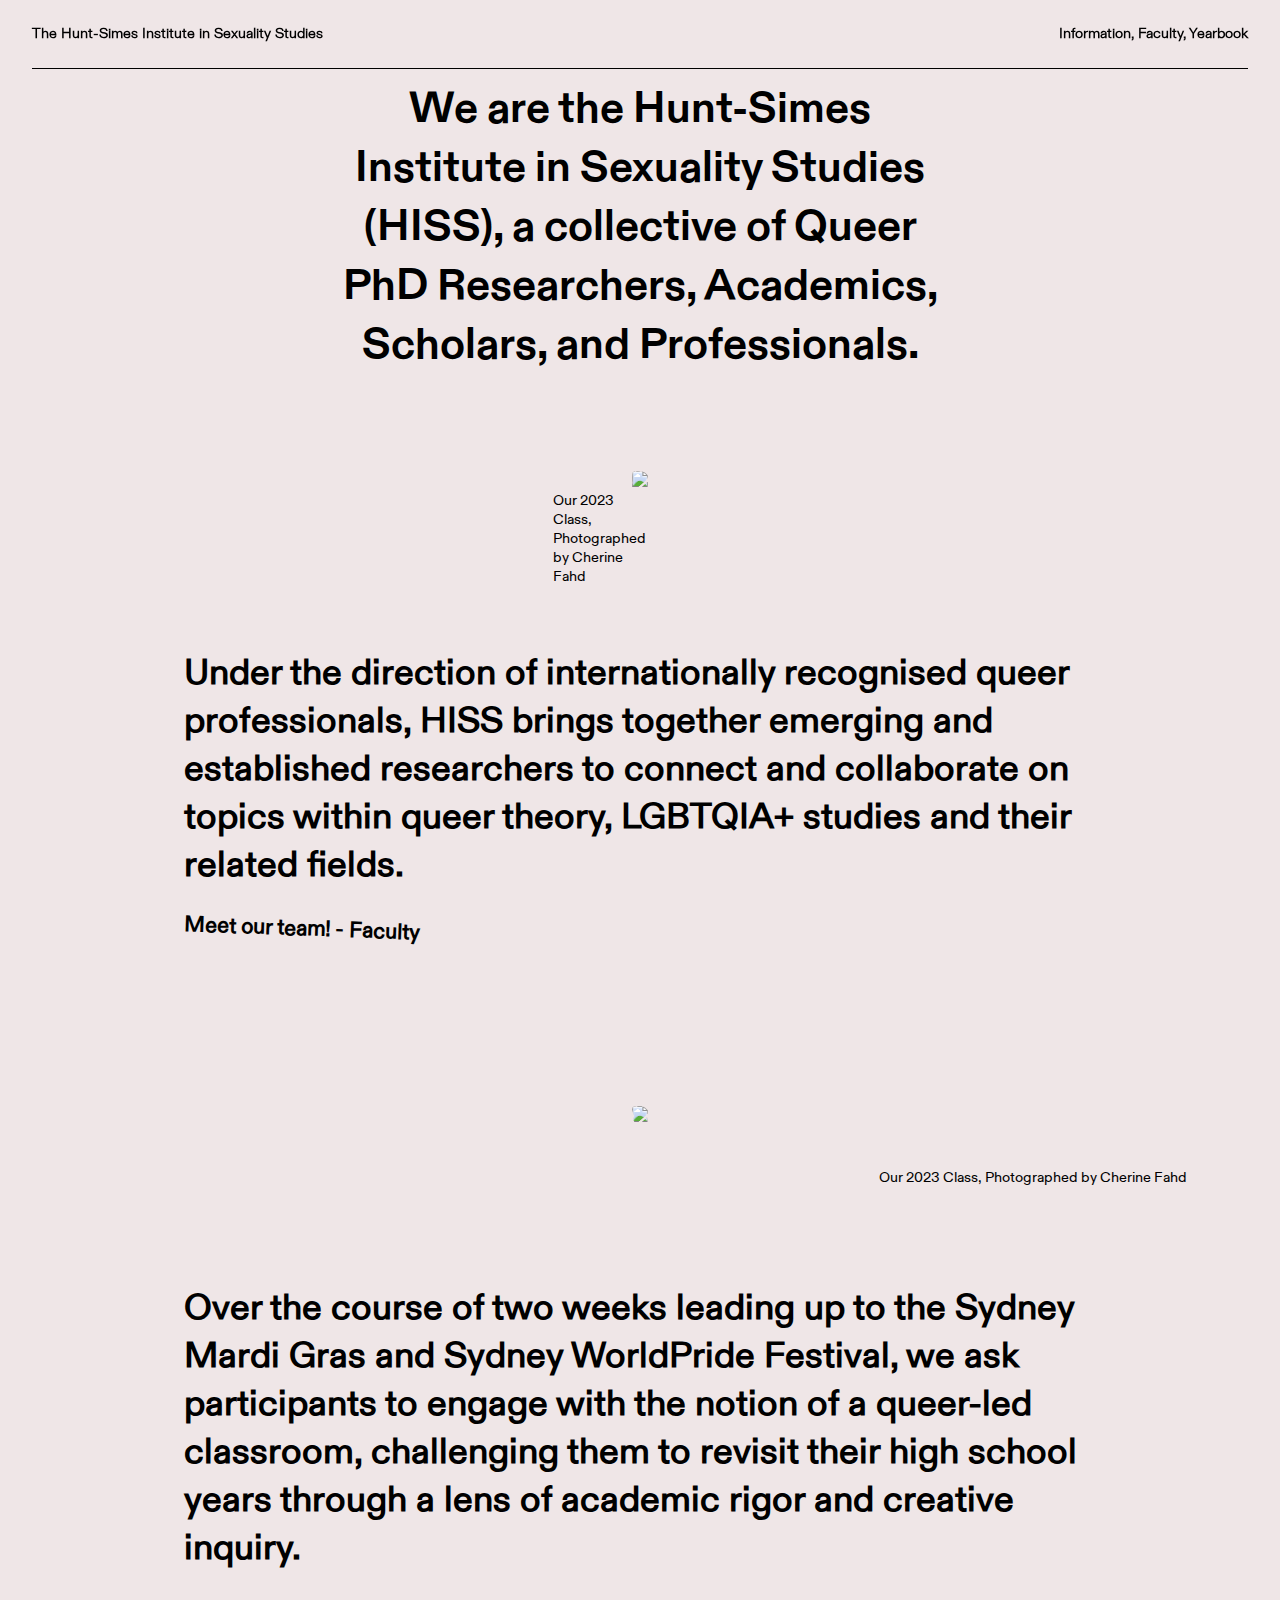
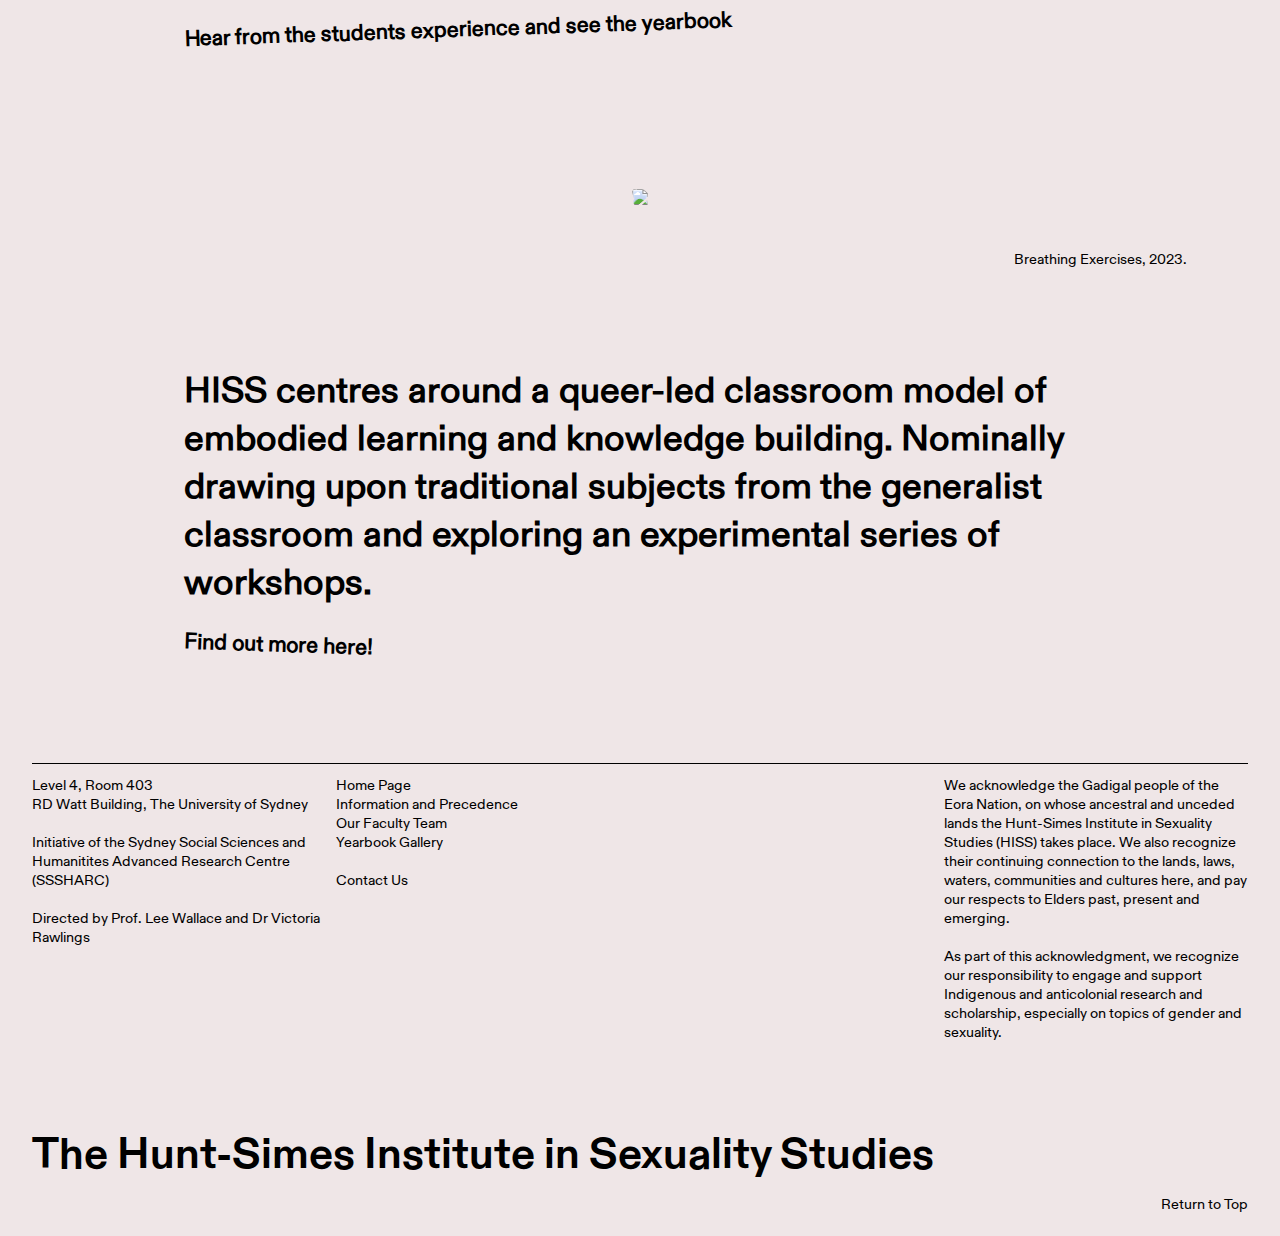
==== index.html @ 37fe4860 "Rename index-3.html to index.html" ====
<!DOCTYPE html>
<html lang="en">

<head>
    <meta charset="UTF-8">
    <meta http-equiv="X-UA-Compatible" content="IE=edge">
    <meta name="viewport" content="width=device-width, initial-scale=1.0">
    <title>The Hunt-Simes Institute in Sexuality Studies</title>
    <link rel="stylesheet" href="style-3.css">
</head>

<body>
    <header class="mainHeader">
        <h5><a href="index-3.html">The Hunt-Simes Institute in Sexuality Studies</a></h5>
        <h5><a href="manifesto.html">Information,</a> <a href="faculty.html">Faculty,</a>
            <a href="yearbook.html">Yearbook</a>
        </h5>
    </header>

    <header class="smallHeader">
        <h5><a href="index-3.html">The Hunt-Simes Institute in Sexuality Studies</a></h5>
        <h5 style="text-decoration: underline;" id="menuLink">Menu</h5>
        <div id="dropdownMenu" class="dropdownMenu">
            <h5> <a href="manifesto.html">Information</a>
                <a href="faculty.html">Faculty</a>
                <a href="yearbook.html">Yearbook</a>
            </h5>
        </div>
    </header>

    <div class="headingContainer">
        <div class="homeHeroType">
            <h1>We are the Hunt-Simes Institute in Sexuality Studies (HISS), a collective of Queer PhD Researchers, Academics, Scholars, and Professionals.</h1>
        </div>
    </div>
    <div class="wrapper">
        <div class="heroImgFrame">
            <div class="heroImgMask">
                <img src="img/groupshots/group_hats.jpeg">
            </div>
            <h7 style="position: absolute; right:15%;"><a href="yearbook.html"> Our 2023 Class, Photographed by Cherine Fahd</a></h7>
        </div>
    </div>

    <div class="wrapper">
        <div class="homeWelcomeType">
            <h3>Under the direction of internationally recognised <a href="faculty.html">queer professionals</a>, HISS brings together emerging and established researchers to connect and collaborate on topics within queer theory, LGBTQIA+ studies and their related fields. </h3>
            <h4 style="transform: rotate(2deg)"><a href="faculty.html">Meet our team! - Faculty</a></h4>
        </div>
    </div>
    <div class="wrapper">
        <div class="imgFrame2">
            <div class="imgMask2">
                <img class="imgSize2" src="img/groupshots/group_normal.jpeg">
            </div>
        </div>
        <h7 style="position: absolute; bottom: 0%; right: 5%;"><a href="yearbook.html"> Our 2023 Class, Photographed by Cherine Fahd</a></h7>
    </div>
    <div class="wrapper">
        <div class="homeSecondaryType">
            <h3>Over the course of two weeks leading up to the <a href="https://www.mardigras.org.au/">Sydney Mardi Gras</a> and <a href="https://www.mardigras.org.au/worldpride/">Sydney WorldPride Festival</a>, we ask participants to engage with the notion of a queer-led classroom, challenging them to revisit their high school years through a lens of academic rigor and creative inquiry.</h3>
            <h4 style="transform: rotate(-2deg)"><a href="yearbook.html">Hear from the students experience and see the yearbook</a></h4>
        </div>
    </div>

    <div class="wrapper">
        <div class="imgFrame3">
            <div class="imgMask3">
                <img class="imgSize3" src="img/breathing/breathingimg-3.jpeg">
            </div>
        </div>
        <h7 style="position: absolute; bottom: 0%; right: 5%;"><a href="yearbook.html"> Breathing Exercises, 2023.</a></h7>
    </div>

    <div class="wrapper">
        <div class="homeJoinUs">
            <h3>HISS centres around a queer-led classroom model of embodied learning and knowledge building. Nominally drawing upon traditional subjects from the generalist classroom and exploring an experimental series of workshops.</h3>
            <h4 style="transform: rotate(2deg)"><a href="manifesto.html">Find out more here!</a></h4>
        </div>
    </div>

    <div class="footer">
        <h7 class="footerCol1">
            Level 4, Room 403
            <br>
            RD Watt Building, The University of Sydney
            <br>
            <br>
            Initiative of the <a href="https://www.sydney.edu.au/arts/our-research/centres-institutes-and-groups/sydney-social-sciences-and-humanities-advanced-research-centre.html">Sydney Social Sciences and <br>Humanitites Advanced Research Centre (SSSHARC)</a>
            <br>
            <br>
            Directed by Prof. Lee Wallace and Dr Victoria Rawlings
        </h7>
        <h7 class="footerCol2">
            <a href="index-3.html">Home Page</a>
            <br>
            <a href="manifesto.html">Information and Precedence</a>
            <br>
            <a href="faculty.html">Our Faculty Team</a>
            <br>
            <a href="yearbook.html">Yearbook Gallery</a>
            <br>
            <br>
            <a href="mailto:hiss@sydney.edu.au">Contact Us</a>
        </h7>
        <h7 class="footerCol4">
            We acknowledge the Gadigal people of the Eora Nation, on
            whose ancestral and unceded lands the Hunt-Simes Institute in
            Sexuality Studies (HISS) takes place. We also recognize
            their continuing connection to the lands, laws, waters, communities
            and cultures here, and pay our respects to Elders past, present
            and emerging.
            <br><br>
            As part of this acknowledgment, we recognize our
            responsibility to engage and support Indigenous and anticolonial research and scholarship, especially on topics of
            gender and sexuality.
        </h7>

        <h7 class="footerReturn">
            Return to Top
        </h7>
        <h1 class="footerLogo">
            The Hunt-Simes Institute in Sexuality Studies
        </h1>
    </div>
    <script src="script-2.js"></script>
</body>

</html>
---- style-3.css ----
@font-face {
    font-family: 'ABCDiatype-Bold-Trial';
    src: url('fonts/ABCDiatype-Bold-Trial.woff2') format('woff2');
}

@font-face {
    font-family: 'ABCDiatype-Medium-Trial';
    src: url('fonts/ABCDiatype-Medium-Trial.woff2') format('woff2');
}

@font-face {
    font-family: 'ABCDiatype-Regular-Trial';
    src: url('fonts/ABCDiatype-Regular-Trial.woff2') format('woff2');
}

@font-face {
    font-family: 'ABCDiatype-Light-Trial';
    src: url('fonts/ABCDiatype-Light-Trial.woff2') format('woff2');
}

@font-face {
    font-family: 'ABCDiatype-BoldItalic-Trial';
    src: url('fonts/ABCDiatype-BoldItalic-Trial.woff2') format('woff2');
}

@font-face {
    font-family: 'ABCDiatype-RegularItalic-Trial';
    src: url('fonts/ABCDiatype-RegularItalic-Trial.woff2') format('woff2');
}

/*
mindaro=d7f240
anti-flashwhite=ebeaeb
beige=bfafa6
pink=ffade0
blush=d71d5b
*/

* {
    overflow: none;
    ;
}

html {
    font-size: 12pt;
}

@media(max-width: 575.98px) {
    html {
        font-size: 8pt;
    }
}

@media (min-width: 576px) and (max-width: 767.98px) {
    html {
        font-size: 8pt;
    }
}

@media (min-width: 768px) and (max-width: 991.98px) {
    html {
        font-size: 9pt;
    }
}

@media (min-width: 992px) and (max-width: 1199.98px) {
    html {
        font-size: 10pt;
    }
}

@media (min-width: 1200px) and (max-width:1512px) {
    html {
        font-size: 11pt;
    }
}

@media (min-width: 1513px) {
    html {
        font-size: 12pt;
    }
}

body {
    margin-left: 2.5vw;
    margin-right: 2.5vw;
    margin-top: 2.5vw;
    margin-bottom: 2.5vh;
    background-color: #EFE6E7;
    scroll-behavior: smooth;
}

img {
    max-width: 100%;
    min-height: 100%;
    object-fit: cover;
}

h1 {
    font-family: "ABCDiatype-Bold-Trial", sans-serif;
    font-size: 3rem;
}

h2 {
    font-family: "ABCDiatype-Light-Trial", sans-serif;
    font-size: 3rem;
    text-indent:
}

h3 {
    font-family: "ABCDiatype-Regular-Trial", sans-serif;
    font-size: 2.5rem;
}

h4 {
    font-family: "ABCDiatype-Regular-Trial", sans-serif;
    font-size: 1.5rem;
}

h5 {
    font-family: "ABCDiatype-Light-Trial", sans-serif;
    font-size: 1rem;
}

h6 {
    font-family: "ABCDiatype-Light-Trial", sans-serif;
    font-size: 3rem;
    text-indent: 36px;
    text-align: justify;
}

h7 {
    font-family: "ABCDiatype-Regular-Trial", sans-serif;
    font-size: 1rem;
}

p {
    font-family: "ABCDiatype-Regular-Trial", sans-serif;
    font-size: 1.5rem;
}

/*in h4 after br and span tag in succession there will be text-indent*/

h4 br + span {
    display: block;
    text-indent: 1rem;
}

a {
    text-decoration: none;
    color: inherit;
}

a:hover {
    text-decoration: underline;
}

header {
    top: 0px;
    width: 95vw;
    display: flex;
    justify-content: space-between;
    position: fixed;
    z-index: 100;
    background: #EFE6E7;
    border-bottom-style: solid;
    border-bottom-width: 1pt;
}

/*As screen approaches 768px nav bar will change to logo on left and menu on right.*/

.dropdownMenu {
    display: flex;
    flex-flow: row;
    background-color: #EFE6E7;
    font-family: "ABCDiatype-Regular-Trial";
    position: absolute;
    left: 90%;
    top: 100%;
    max-width: 10%;
    min-height: 25%;
    z-index: 1000;
}

.dropdownMenu a {
    padding: 10px;
    text-decoration: none;
}

.dropdownMenu a:hover {
    text-decoration: underline;
}

@media(min-width: 992px) {
    header.mainHeader {
        display: visible;
    }

    header.smallHeader {
        display: none;
    }
}

.headingContainer {
    margin-left: 25%;
    margin-right: 25%;
    max-width: 100%;
    position: relative;
    display: flex;
    justify-content: center;
    align-items: center;
    padding-bottom: 2%;
    overflow-y: hidden;
}

.homeHeroType {
    position: relative;
    text-align: center;
    top: 2vh;
}

@media (max-width: 991.98px) {
    .headingContainer {
        margin-left: 0;
        margin-right: 0;
        overflow-y: visible;
        padding-bottom: 10%;
    }

    h1 {
        text-align: left;
        font-size: 2.5rem;
    }

    h3 {
        font-size: 2rem;
    }

    h5 {
        font-size: 1.5rem;
    }

    .homeHeroType {
        top: 9vh;
    }

    header.mainHeader {
        display: none;
    }

    header.smallHeader {
        display: visible;
    }
}

.wrapper {
    padding-top: 5%;
    min-height: 100%;
    max-width: 100vw;
    position: relative;
    display: flex;
    justify-content: center;
    align-items: center;
    padding-bottom: 5%;
}

.homeWelcomeType {
    position: relative;
    left: 0;
    max-width: 75%;
}

.homeSecondaryType {
    text-align: left;
    max-width: 75%;
}

.homeJoinUs {
    text-align: left;
    max-width: 75%;
}

span.underline {
    text-decoration: underline;
}

@media(min-width: 390px) and (max-width:768px) {
    .homeWelcomeType {
        max-width: 100%;
    }

    .homeSecondaryType {
        max-width: 100%;
    }

    .homeJoinUs {
        max-width: 100%;
    }
}

/* ABOUT PAGE */

.aboutHeading {
    position: absolute;
    top: -1vh;
    left: 0;
    transform: rotate(-2deg);
}

.aboutHeading1 {
    position: absolute;
    top: -10vh;
    left: 0;
    transform: rotate(-2deg);
}

.about2023Heading {
    position: absolute;
    top: -1vh;
    left: 0;
    transform: rotate(2deg);
}

.about2024Heading {
    position: absolute;
    top: -1vh;
    transform: rotate(2deg);
}

.aboutHeroWrapper {
    margin-top: 10%;
    min-height: 100%;
    max-width: 50%;
    left: 25%;
    position: relative;
    display: flex;
    text-align: justify;
    padding-bottom: 5%;
}

.aboutHeroType {
    position: relative;
    max-width: 100%;
}

.about2023Wrapper {
    padding-top: 5%;
    min-height: 100%;
    max-width: 50%;
    position: relative;
    left: 25%;
    display: flex;
    text-align: justify;
    padding-bottom: 5%;
}

.about2024Wrapper {
    padding-top: 5%;
    min-height: 100%;
    max-width: 50%;
    left: 25%;
    position: relative;
    display: flex;
    text-align: justify;
    padding-bottom: 5%;
}

.aboutPrecedenceWrapper {
    padding-top: 5%;
    min-height: 100%;
    max-width: 50%;
    left: 25%;
    position: relative;
    display: flex;
    text-align: justify;
    padding-bottom: 5%;
}

.aboutJoinUs {
    text-align: left;
}

@media(min-width: 769px) and (max-width: 2000px) {
    .aboutHeroWrapper {
        margin-top: 20vh;
        left: 12.5%;
        right: 12.5%;
        max-width: 75%;
    }

    .about2023Wrapper {
        left: 12.5%;
        right: 12.5%;
        max-width: 75%;
    }

    .about2024Wrapper {
        left: 12.5%;
        right: 12.5%;
        max-width: 75%;
    }

    .aboutPrecedenceWrapper {
        left: 12.5%;
        right: 12.5%;
        max-width: 75%;
    }
}

@media(min-width: 391px) and (max-width: 768px) {

    .about2024Heading {
        left: 0;
        transform: rotate(0deg);
    }

    .about2023Heading {
        left: 0;
        transform: rotate(0deg);
    }

    .aboutHeroWrapper {
        margin-top: 25%;
        max-width: 100%;
        left: 0;
    }

    .about2023Wrapper {
        max-width: 100%;
        left: 0;
    }

    .about2024Wrapper {
        max-width: 100%;
        left: 0;
    }

    .aboutPrecedenceWrapper {
        left: 0;
        max-width: 100%;
    }

    .aboutHeading {
        left: 0;
        transform: rotate(0deg);
    }

    .aboutHeading1 {
        top: -12%;
        transform: rotate(0deg);
    }
}

@media(max-width: 390px) {
    .about2024Heading {
        left: 0;
        transform: rotate(0deg);
    }

    .about2023Heading {
        left: 0;
        transform: rotate(0deg);
    }

    .aboutHeroWrapper {
        margin-top: 20%;
        max-width: 100%;
    }

    .about2023Wrapper {
        max-width: 100%;
        left: 0;
    }

    .about2024Wrapper {
        max-width: 100%;
        left: 0;
    }

    .aboutPrecedenceWrapper {
        left: 0;
        max-width: 100%;
    }

    .aboutHeading {
        left: 0;
        transform: rotate(0deg);
    }

    h1 {
        font-size: 2rem;
    }

    .aboutHeading1 {
        top: -7%;
        transform: rotate(0deg);
    }

    .aboutHeroWrapper {
        margin-top: 25%;
        max-width: 100%;
        left: 0;
    }
}

/* FACULTY */

.facultyHeroType {
    text-align: center;
    left: 12.5%;
    right: 12.5%;
    max-width: 75%;
}

.facultySecondaryType {
    position: absolute;
    text-align: center;
    left: 22vw;
    right: 22vw;
    width: 48vw;
    top: inherit;
}

.facultyAccordion {
    display: flex;
    flex-direction: column;
    justify-content: center;
    align-items: center;
    width: 75%;
    margin: 0 auto;
    /* Center the accordion within its container */
    overflow-x: hidden;
}

.facultyAccordionItem {
    width: 100%;
    background-color: inherit;
    padding: 10px;
    border-bottom: solid;
    border-bottom-width: 1pt;
    cursor: pointer;
    transition: all 0.3s ease;
    margin-bottom: 20px;
}

.facultyAccordionContent {
    text-decoration: none;
    display: none;
    padding: 10px;
    transition: height 0.3s ease;
    /* Add transition for height change */
    overflow: hidden;
    /* Hide overflowing content */
}


.facultyAccordionItem.active + .facultyAccordionContent {
    display: block;
}

.facultyAccordionItem .accordion-header {
    position: relative;
}

.facultyAccordionItem .plus-icon {
    position: absolute;
    top: 50%;
    right: 0;
    /* Align to the far right */
    transform: translateY(-50%);
}


@media (min-width: 520px) and (max-width:990px) {
    h1 {
        text-align: center !important;
        align-content: center;
        justify-content: center;
    }

    .facultyHeroType {
        margin-top: 5%;
    }

    .facultyAccordion {}

    .footerLogo {
        text-align: left !important;
    }
}

@media (max-width:519px) {
    h1 {
        text-align: center !important;
        align-content: center;
        justify-content: center;
    }

    .facultyHeroType {
        margin-top: 10%;
        max-width: 100%;
    }

    .facultyAccordion {
        width: 100%;
    }

    .footerLogo {
        text-align: left !important;
    }
}

/* FOOTER */

.footer {
    min-height: 50vh;
    max-width: 100vw;
    position: relative;
    z-index: 101;
    background: #EFE6E7;
    border-top-width: 1pt;
    border-top-style: solid;
}

.footerCol1 {
    position: absolute;
    margin-top: 1%;
    text-align: left;
    max-width: 25%;
}

.footerCol2 {
    position: absolute;
    margin-top: 1%;
    text-align: left;
    left: 25%;
}

.footerCol4 {
    position: absolute;
    margin-top: 1%;
    text-align: left;
    left: 75%;
}

.footerReturn {
    position: absolute;
    text-align: right;
    right: 0;
    bottom: 0;
}

.footerReturn:hover {
    text-decoration: underline;
}

.footerLogo {
    position: absolute;
    text-align: left;
    left: 0;
    bottom: 0;
}

@media (max-width: 1200px) {
    .footer {
        min-height: 50vh;
        max-width: 100vw;
        position: relative;
        z-index: 101;
        border-top-width: 1pt;
        border-top-style: solid;
    }

    .footerCol1 {
        left: 0;
        right: 50%;
    }

    .footerCol2 {
        left: 0;
        top: 50%;
    }

    .footerCol4 {
        left: 50%;
    }

    .footerLogo {
        bottom: -5%;
        right: 25%
    }
}

@media (max-width: 586px) {
    .footerCol1 {
        max-width: 48%;
        max-width: 48%;
    }
}


/*IMG FRAMES*/

.heroImgFrame {
    max-width: 100%;
    max-height: 100%;
    position: relative;
}

.heroImgMask {
    max-width: 100%;
    min-height: 100%;
    clip-path: polygon(70% 6%, 74% 3%, 85% 5%, 94% 8%, 98% 17%, 99% 29%, 94% 37%, 98% 42%, 98% 50%, 99% 63%, 98% 77%, 96% 84%, 90% 86%, 89% 95%, 79% 98%, 54% 99%, 39% 98%, 36% 95%, 29% 97%, 14% 98%, 5% 93%, 1% 85%, 1% 71%, 2% 65%, 4% 60%, 2% 49%, 1% 31%, 2% 16%, 5% 6%, 10% 3%, 15% 2%, 20% 4%, 22% 6%, 26% 2%, 36% 1%, 48% 2%, 54% 5%, 58% 7%, 62% 2%, 65% 2%, 67% 3%);
}

.imgFrame2 {
    position: relative;
    min-height: 100%;
    max-width: 100%;
    overflow: hidden;
}

.imgMask2 {
    top: 0;
    left: 0;
    width: 100%;
    height: 100%;
    clip-path: polygon(0% 18%, 3.31% 8.86%, 7.86% 5.14%, 18.87% 3.49%, 29.33% 6.28%, 36.65% 1.52%, 59.11% 0%, 64.29% 4.77%, 76.19% 4.55%, 96.29% 0.77%, 100% 3.03%, 100% 18.79%, 94.01% 57.14%, 95.27% 67.82%, 97.77% 81.93%, 96.27% 97.66%, 92.06% 100%, 80.71% 98.18%, 70.83% 88.14%, 63.14% 91.94%, 58.45% 97.99%, 48.12% 97.66%, 44.41% 93.18%, 37.86% 81.42%, 29.35% 87.53%, 16.43% 82.95%, 9.78% 73.91%, 8.39% 62.05%, 14.85% 51.59%, 9.98% 45.37%);
    -webkit-clip-path: polygon(0% 18%, 3.31% 8.86%, 7.86% 5.14%, 18.87% 3.49%, 29.33% 6.28%, 36.65% 1.52%, 59.11% 0%, 64.29% 4.77%, 76.19% 4.55%, 96.29% 0.77%, 100% 3.03%, 100% 18.79%, 94.01% 57.14%, 95.27% 67.82%, 97.77% 81.93%, 96.27% 97.66%, 92.06% 100%, 80.71% 98.18%, 70.83% 88.14%, 63.14% 91.94%, 58.45% 97.99%, 48.12% 97.66%, 44.41% 93.18%, 37.86% 81.42%, 29.35% 87.53%, 16.43% 82.95%, 9.78% 73.91%, 8.39% 62.05%, 14.85% 51.59%, 9.98% 45.37%);
}

.imgFrame3 {
    position: relative;
    max-width: 100%;
    min-height: 100%;
    overflow: hidden;

}

.imgMask3 {
    top: 0;
    left: 0;
    width: 100%;
    height: 100%;
    clip-path: polygon(0% 18%, 3.31% 8.86%, 7.86% 5.14%, 18.87% 3.49%, 29.33% 6.28%, 36.65% 1.52%, 59.11% 0%, 64.29% 4.77%, 76.19% 4.55%, 96.29% 0.77%, 100% 3.03%, 100% 18.79%, 94.01% 57.14%, 95.27% 67.82%, 97.77% 81.93%, 96.27% 97.66%, 92.06% 100%, 80.71% 98.18%, 70.83% 88.14%, 63.14% 91.94%, 58.45% 97.99%, 48.12% 97.66%, 44.41% 93.18%, 37.86% 81.42%, 29.35% 87.53%, 16.43% 82.95%, 9.78% 73.91%, 8.39% 62.05%, 14.85% 51.59%, 9.98% 45.37%);
    -webkit-clip-path: polygon(0% 15%, 4.31% 10.86%, 6.86% 4.64%, 17.87% 3.09%, 28.33% 5.78%, 35.65% 1.02%, 59.11% 0%, 65.29% 3.77%, 77.19% 3.55%, 95.29% 0.77%, 100% 2.03%, 100% 20.79%, 94.01% 57.14%, 95.27% 67.82%, 97.77% 81.93%, 96.27% 97.66%, 92.06% 100%, 80.71% 98.18%, 70.83% 88.14%, 63.14% 91.94%, 58.45% 97.99%, 48.12% 97.66%, 44.41% 93.18%, 37.86% 81.42%, 29.35% 87.53%, 16.43% 82.95%, 9.78% 73.91%, 8.39% 62.05%, 14.85% 51.59%, 9.98% 45.37%);
}

.collageImg {
    margin: inherit;
    min-height: 48vh;
    max-width: 96vw;
    padding-top: 2vh;
    padding-bottom: 2vh;
    position: relative;
}

.collageImgFrame1 {
    position: relative;
    top: 0%;
    left: 20%;
    overflow: hidden;
}

.collageImgMask1 {
    position: absolute;
    top: 0;
    left: 0;
    width: 100%;
    height: 100%;
    clip-path: polygon(98.59% 183.95%, 33.66% 158.71%, 19.24% 131.05%, 9.62% 105.8%, 0% 26.45%, 49.29% 0%, 75.75% 12.02%, 88.97% 51.7%, 98.59% 7.21%, 155.1% 0%, 183.95% 42.08%, 204.39% 116.62%, 98.59% 183.95%);
    -webkit-clip-path: polygon(98.59% 183.95%, 33.66% 158.71%, 19.24% 131.05%, 9.62% 105.8%, 0% 26.45%, 49.29% 0%, 75.75% 12.02%, 88.97% 51.7%, 98.59% 7.21%, 155.1% 0%, 183.95% 42.08%, 204.39% 116.62%, 98.59% 183.95%);
}

.collageImgSize1 {
    max-width: 20vw;
}


/*YEARBOOK*/
.yearbookHeadingWrapper {
    position: fixed;
    top: 55%;
    left: 50%;
    transform: translate(-50%, -50%);
    z-index: 101;
    /* Ensure it's on top of other content */
    max-width: 100vw;
    width: 50%;
    /* Adjust width as needed */
}

.yearbookHeading {
    text-align: center;
}

.yearbookGridContainer {
    display: grid;
    grid-template-columns: repeat(8, 1fr);
    grid-template-rows: repeat(4, auto);
    gap: 1rem;
    margin-top: 10vh;
}

.yearbookGridContainer img,
.yearbookGridContainer h4 {
    max-width: 100%;
}


/* CONTAINER 1 */

.img1 {
    grid-column: 1/2;
    grid-row: 1/2;
    top: 0;
    left: 0;
    max-width: 100%;
}

.h4-1 {
    grid-column: 2/3;
    grid-row: 1/2;
    top: 0;
    left: 0;
    max-width: 100%;
}

.img2 {
    grid-column: 3/4;
    grid-row: 3/4;
    top: 0;
    left: 0;
    max-width: 100%;
}

.h4-2 {
    grid-column: 4/5;
    grid-row: 3/4;
    top: 0;
    left: 0;
    max-width: 100%;
}

.img3 {
    grid-column: 6/7;
    grid-row: 2/3;
    top: 0;
    left: 0;
    max-width: 100%;
}

.h4-3 {
    grid-column: 7/8;
    grid-row: 2/3;
    text-align: left;
    max-width: 100%;
}

.img4 {
    grid-column: 8/9;
    grid-row: 1/2;
    top: 0;
    left: 0;
    max-width: 100%;
}

.h4-4 {
    grid-column: 7/8;
    grid-row: 1/2;
    max-width: 100%;
    text-align: right;
}

/* CONTAINER 2 */

.img-21 {
    grid-column: 2/3;
    grid-row: 1/2;
    top: 0;
    left: 0;
    max-width: 100%;
}

.h4-21 {
    grid-column: 1/2;
    grid-row: 1/2;
    top: 0;
    left: 0;
    max-width: 100%;
    text-align: right;
}

.img-22 {
    grid-column: 5/6;
    grid-row: 3/4;
    top: 0;
    left: 0;
    max-width: 100%;
}

.h4-22 {
    grid-column: 6/7;
    grid-row: 3/4;
    top: 0;
    left: 0;
    max-width: 100%;
}

.img-23 {
    grid-column: 7/8;
    grid-row: 2/3;
    top: 0;
    left: 0;
    max-width: 100%;
}

.h4-23 {
    grid-column: 8/9;
    grid-row: 2/3;
    top: 0;
    left: 0;
    max-width: 100%;
}

.img-24 {
    grid-column: 8/9;
    grid-row: 4/5;
    top: 0;
    left: 0;
    max-width: 100%;
}

.h4-24 {
    grid-column: 7/8;
    grid-row: 4/5;
    top: 0;
    left: 0;
    max-width: 100%;
    text-align: right;
}

/* CONTAINER 3 */

.img-31 {
    grid-column: 2/3;
    grid-row: 1/2;
    top: 0;
    left: 0;
    max-width: 100%;
}

.h4-31 {
    grid-column: 1/2;
    grid-row: 1/2;
    top: 0;
    left: 0;
    max-width: 100%;
    text-align: right;
}

.img-32 {
    grid-column: 5/6;
    grid-row: 3/4;
    top: 0;
    left: 0;
    max-width: 100%;
}

.h4-32 {
    grid-column: 6/7;
    grid-row: 3/4;
    top: 0;
    left: 0;
    max-width: 100%;
}

.img-33 {
    grid-column: 7/8;
    grid-row: 2/3;
    top: 0;
    left: 0;
    max-width: 100%;
}

.h4-33 {
    grid-column: 8/9;
    grid-row: 2/3;
    top: 0;
    left: 0;
    max-width: 100%;
}

.img-34 {
    grid-column: 1/2;
    grid-row: 4/5;
    top: 0;
    left: 0;
    max-width: 100%;
}

.h4-34 {
    grid-column: 2/3;
    grid-row: 4/5;
    top: 0;
    left: 0;
    max-width: 100%;
}

/* CONTAINER 4 */

.img-42 {
    grid-column: 2/3;
    grid-row: 1/2;
    top: 0;
    left: 0;
    max-width: 100%;
}

.h4-42 {
    grid-column: 3/4;
    grid-row: 1/2;
    top: 0;
    left: 0;
    max-width: 100%;
}

.img-43 {
    grid-column: 5/6;
    grid-row: 3/4;
    top: 0;
    left: 0;
    max-width: 100%;
}

.h4-43 {
    grid-column: 6/7;
    grid-row: 3/4;
    top: 0;
    left: 0;
    max-width: 100%;
}

.img-44 {
    grid-column: 7/8;
    grid-row: 2/3;
    top: 0;
    left: 0;
    max-width: 100%;
}

.h4-44 {
    grid-column: 8/9;
    grid-row: 2/3;
    top: 0;
    left: 0;
    max-width: 100%;
}

.img-45 {
    grid-column: 1/2;
    grid-row: 4/5;
    top: 0;
    left: 0;
    max-width: 100%;
}

.h4-45 {
    grid-column: 2/3;
    grid-row: 4/5;
    top: 0;
    left: 0;
    max-width: 100%;
}

.img-46 {
    grid-column: 6/7;
    grid-row: 5/5;
    top: 0;
    left: 0;
    max-width: 100%;
}

.h4-46 {
    grid-column: 7/8;
    grid-row: 5/5;
    top: 0;
    left: 0;
    max-width: 100%;
}

/* CONTAINER 5 */

.img-53 {
    grid-column: 3/4;
    grid-row: 1/2;
    top: 0;
    left: 0;
    max-width: 100%;
}

.h4-53 {
    grid-column: 2/3;
    grid-row: 1/2;
    top: 0;
    left: 0;
    max-width: 100%;
    text-align: right;
}

.img-54 {
    grid-column: 5/6;
    grid-row: 3/4;
    top: 0;
    left: 0;
    max-width: 100%;
}

.h4-54 {
    grid-column: 6/7;
    grid-row: 3/4;
    top: 0;
    left: 0;
    max-width: 100%;
}

.img-55 {
    grid-column: 7/8;
    grid-row: 2/3;
    top: 0;
    left: 0;
    max-width: 100%;
}

.h4-55 {
    grid-column: 8/9;
    grid-row: 2/3;
    top: 0;
    left: 0;
    max-width: 100%;
}

.img-56 {
    grid-column: 1/2;
    grid-row: 4/5;
    top: 0;
    left: 0;
    max-width: 100%;
}

.h4-56 {
    grid-column: 2/3;
    grid-row: 4/5;
    top: 0;
    left: 0;
    max-width: 100%;
}


@media (min-width:481px) and (max-width: 992px) {
    .yearbookGridContainer {
        display: grid;
        grid-template-columns: repeat(6, 1fr);
        grid-template-rows: repeat(4, auto);
        gap: 1rem;
        margin-top: 10vh;
    }

    /*CONTAINER 1*/

    .img1 {
        grid-column: 1/2;
        grid-row: 1/2;
    }

    .h4-1 {
        grid-column: 2/3;
        grid-row: 1/2;
    }

    .img2 {
        grid-column: 3/4;
        grid-row: 4/5;
        top: 0;
        left: 0;
        max-width: 100%;
    }

    .h4-2 {
        grid-column: 4/5;
        grid-row: 4/5;
        top: 0;
        left: 0;
        max-width: 100%;
    }

    .img3 {
        grid-column: 6/7;
        grid-row: 2/3;
        top: 0;
        left: 0;
        max-width: 100%;
    }

    .h4-3 {
        grid-column: 5/6;
        grid-row: 2/3;
        text-align: right;
        max-width: 100%;
    }

    .img4 {
        grid-column: 5/6;
        grid-row: 1/2;
        top: 0;
        left: 0;
        max-width: 100%;
    }

    .h4-4 {
        grid-column: 6/7;
        grid-row: 1/2;
        text-align: left;
    }

    /*CONTAINER 2*/

    .img-21 {
        grid-column: 1/2;
        grid-row: 1/2;
    }

    .h4-21 {
        grid-column: 2/2;
        grid-row: 1/2;
        text-align: left;
    }

    .img-22 {
        grid-column: 5/6;
        grid-row: 2/3;
        top: 0;
        left: 0;
        max-width: 100%;
    }

    .h4-22 {
        grid-column: 6/7;
        grid-row: 2/3;
        top: 0;
        left: 0;
        max-width: 100%;
    }

    .img-23 {
        grid-column: 3/4;
        grid-row: 3/4;
        top: 0;
        left: 0;
        max-width: 100%;
    }

    .h4-23 {
        grid-column: 4/5;
        grid-row: 3/4;
        top: 0;
        left: 0;
        max-width: 100%;
    }

    .img-24 {
        grid-column: 1/2;
        grid-row: 4/5;
    }

    .h4-24 {
        grid-column: 2/3;
        grid-row: 4/5;
        text-align: left;
    }

    /*CONTAINER 3*/

    .img-31 {
        grid-column: 2/3;
        grid-row: 1/2;
    }

    .h4-31 {
        grid-column: 1/2;
        grid-row: 1/2;
    }

    .img-32 {
        grid-column: 4/5;
        grid-row: 3/4;
    }

    .h4-32 {
        grid-column: 3/4;
        grid-row: 3/4;
        text-align: right;
    }

    .img-33 {
        grid-column: 5/6;
        grid-row: 2/3;
    }

    .h4-33 {
        grid-column: 6/7;
        grid-row: 2/3;
    }

    .img-34 {
        grid-column: 1/2;
        grid-row: 4/5;
    }

    .h4-34 {
        grid-column: 2/3;
        grid-row: 4/5;
    }

    /*CONTAINER 4*/
    .img-42 {
        grid-column: 2/3;
        grid-row: 1/2;
    }

    .h4-42 {
        grid-column: 3/4;
        grid-row: 1/2;
    }

    .img-43 {
        grid-column: 5/6;
        grid-row: 3/4;
    }

    .h4-43 {
        grid-column: 6/7;
        grid-row: 3/4;
    }

    .img-44 {
        grid-column: 6/7;
        grid-row: 2/3;
    }

    .h4-44 {
        grid-column: 8/9;
        grid-row: 2/3;
    }

    .img-45 {
        grid-column: 1/2;
        grid-row: 4/5;
    }

    .h4-45 {
        grid-column: 2/3;
        grid-row: 4/5;
    }

    .img-46 {
        grid-column: 6/7;
        grid-row: 5/5;
    }

    .h4-46 {
        grid-column: 7/8;
        grid-row: 5/5;
    }

    /* CONTAINER 5 */

    .img-53 {
        grid-column: 3/4;
        grid-row: 1/2;
    }

    .h4-53 {
        grid-column: 2/3;
        grid-row: 1/2;
    }

    .img-54 {
        grid-column: 4/5;
        grid-row: 3/4;

    }

    .h4-54 {
        grid-column: 5/6;
        grid-row: 3/4;
    }

    .img-55 {
        grid-column: 6/7;
        grid-row: 2/3;
    }

    .h4-55 {
        grid-column: 5/6;
        grid-row: 2/3;
        text-align: right;
    }

    .img-56 {
        grid-column: 1/2;
        grid-row: 4/5;
    }

    .h4-56 {
        grid-column: 2/3;
        grid-row: 4/5;
    }

}

@media (max-width:480px) {
    .yearbookGridContainer {
        margin-top: 0;
        min-height: 100vh;
        grid-template-columns: repeat(4, 1fr);
        grid-template-rows: repeat(2, auto);
        padding-bottom: 1rem !important;
    }

    /*CONTAINER 1*/

    .img1 {
        grid-column: 1/3;
        grid-row: 1/2;
    }

    .h4-1 {
        display: none;
    }

    .img2 {
        grid-column: 1/3;
        grid-row: 2/3;
    }

    .h4-2 {
        display: none;
    }

    .img3 {
        grid-column: 3/5;
        grid-row: 2/3;
    }

    .h4-3 {
        display: none;
    }

    .img4 {
        grid-column: 3/5;
        grid-row: 1/2;
    }

    .h4-4 {
        display: none;
    }

    /*CONTAINER 2*/

    .img-21 {
        grid-column: 1/3;
        grid-row: 1/2;
    }

    .h4-21 {
        display: none;
    }

    .img-22 {
        grid-column: 1/3;
        grid-row: 2/3;
    }

    .h4-22 {
        display: none;
    }

    .img-23 {
        grid-column: 3/5;
        grid-row: 2/3;
    }

    .h4-23 {
        display: none;
    }

    .img-24 {
        grid-column: 3/5;
        grid-row: 1/2;
    }

    .h4-24 {
        display: none;
    }

    /*CONTAINER 3*/

    .img-31 {
        grid-column: 1/3;
        grid-row: 1/2;
    }

    .h4-31 {
        display: none;
    }

    .img-32 {
        grid-column: 1/3;
        grid-row: 2/3;
    }

    .h4-32 {
        display: none;
    }

    .img-33 {
        grid-column: 3/5;
        grid-row: 2/3;
    }

    .h4-33 {
        display: none;
    }

    .img-34 {
        grid-column: 3/5;
        grid-row: 1/2;
    }

    .h4-34 {
        display: none;
    }

    /*CONTAINER 4*/
    .img-42 {
        grid-column: 1/3;
        grid-row: 1/2;
    }

    .h4-42 {
        display: none;
    }

    .img-43 {
        grid-column: 1/3;
        grid-row: 2/3;
    }

    .h4-43 {
        display: none;
    }

    .img-44 {
        grid-column: 3/5;
        grid-row: 2/3;
    }

    .h4-44 {
        display: none;
    }

    .img-45 {
        grid-column: 3/5;
        grid-row: 1/2;
    }

    .h4-45 {
        display: none;
    }

    .img-46 {
        display: none;
    }

    .h4-46 {
        display: none;
    }

    /* CONTAINER 5 */
    .img-53 {
        grid-column: 1/3;
        grid-row: 2/3;
    }

    .h4-53 {
        display: none;
    }

    .img-54 {
        grid-column: 3/5;
        grid-row: 2/3;
    }

    .h4-54 {
        display: none;
    }

    .img-55 {
        grid-column: 3/5;
        grid-row: 1/2;
    }

    .h4-55 {
        display: none;
    }

    .img-56 {
        grid-column: 1/3;
        grid-row: 1/2
    }

    .h4-56 {
        display: none;
    }

}
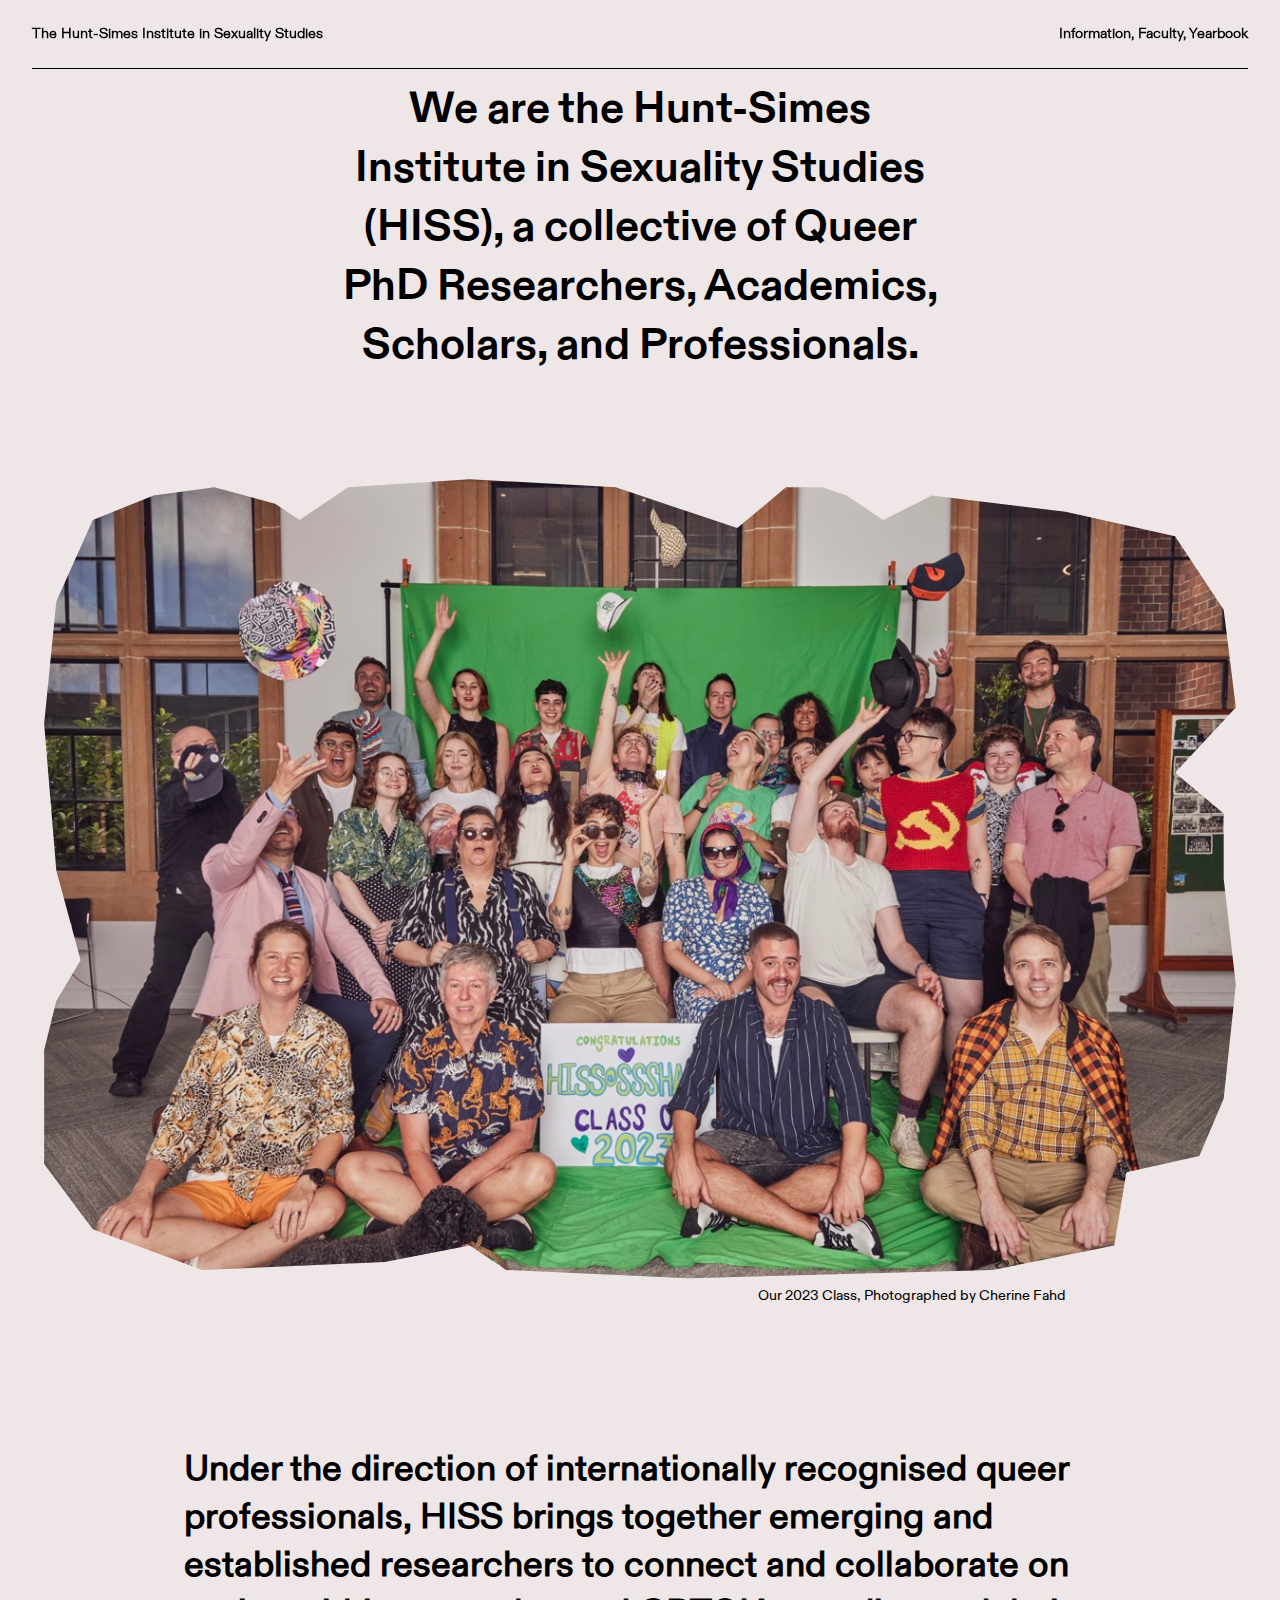
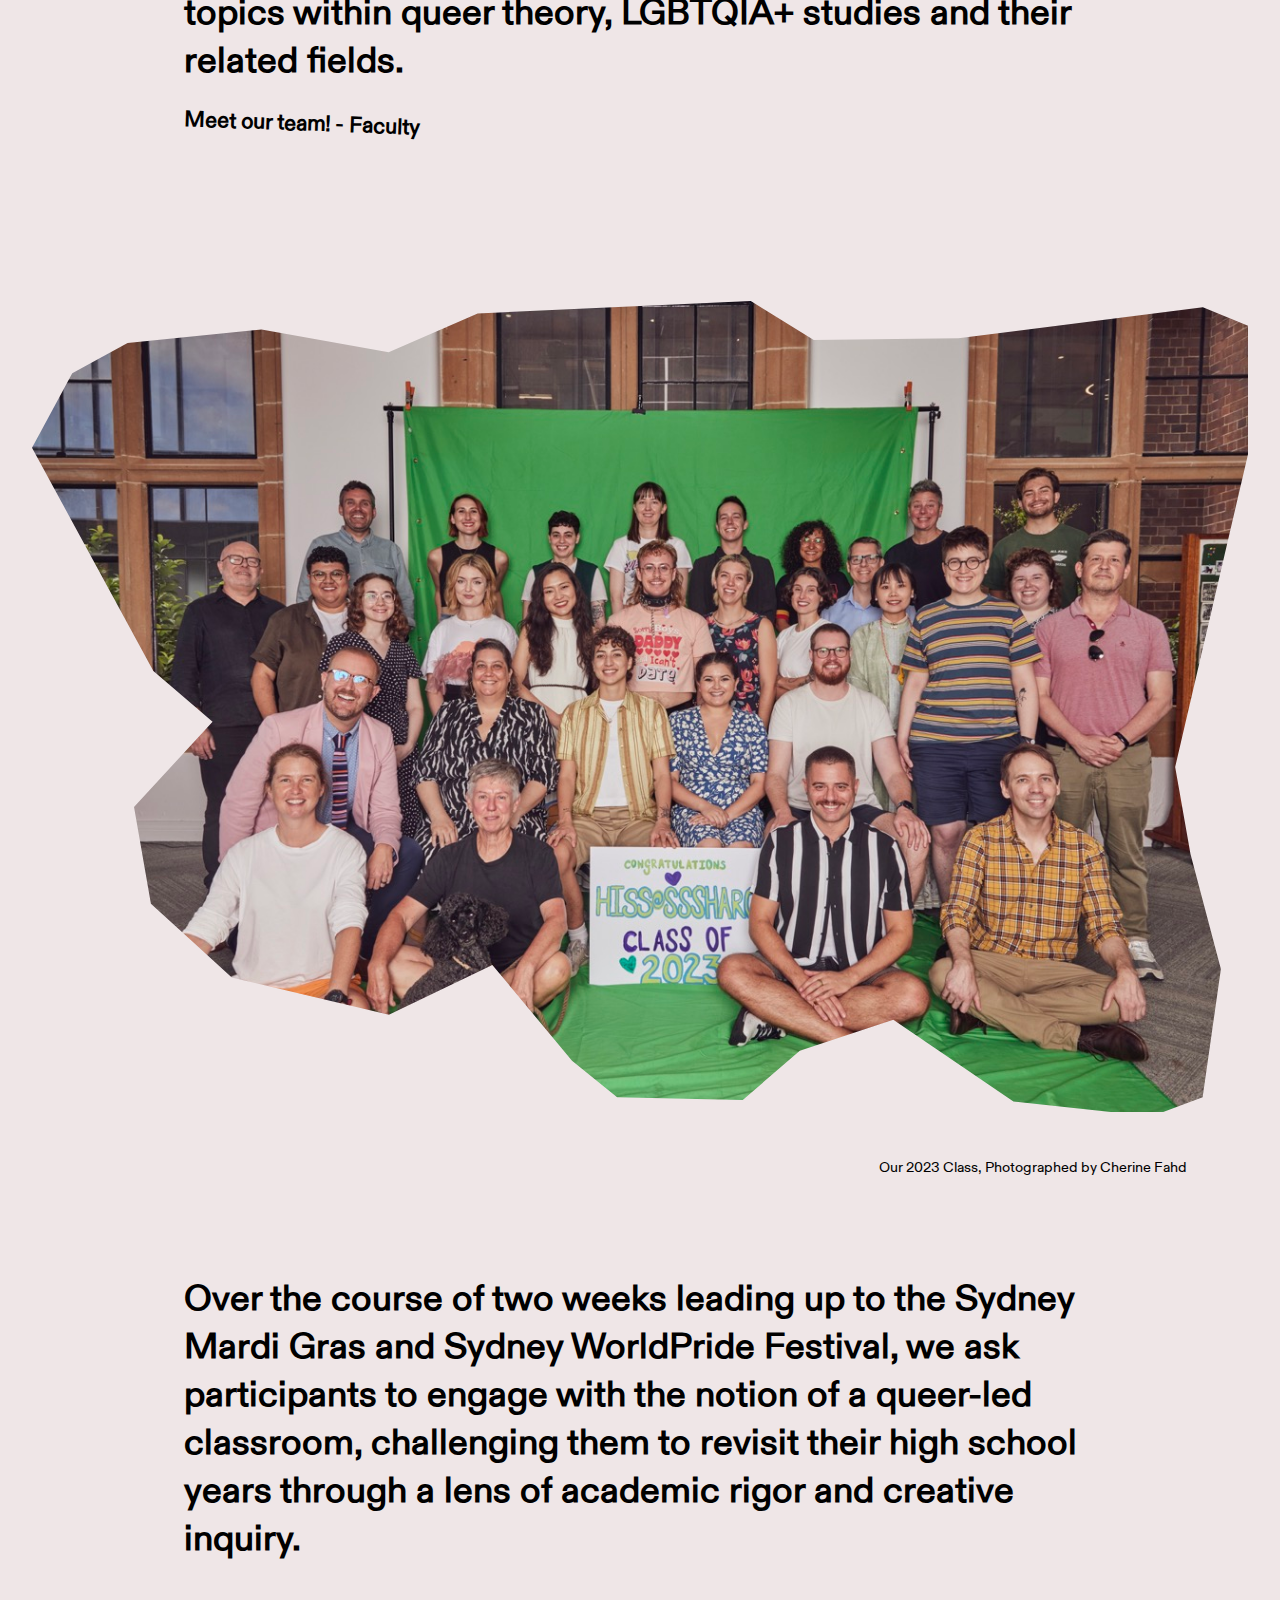
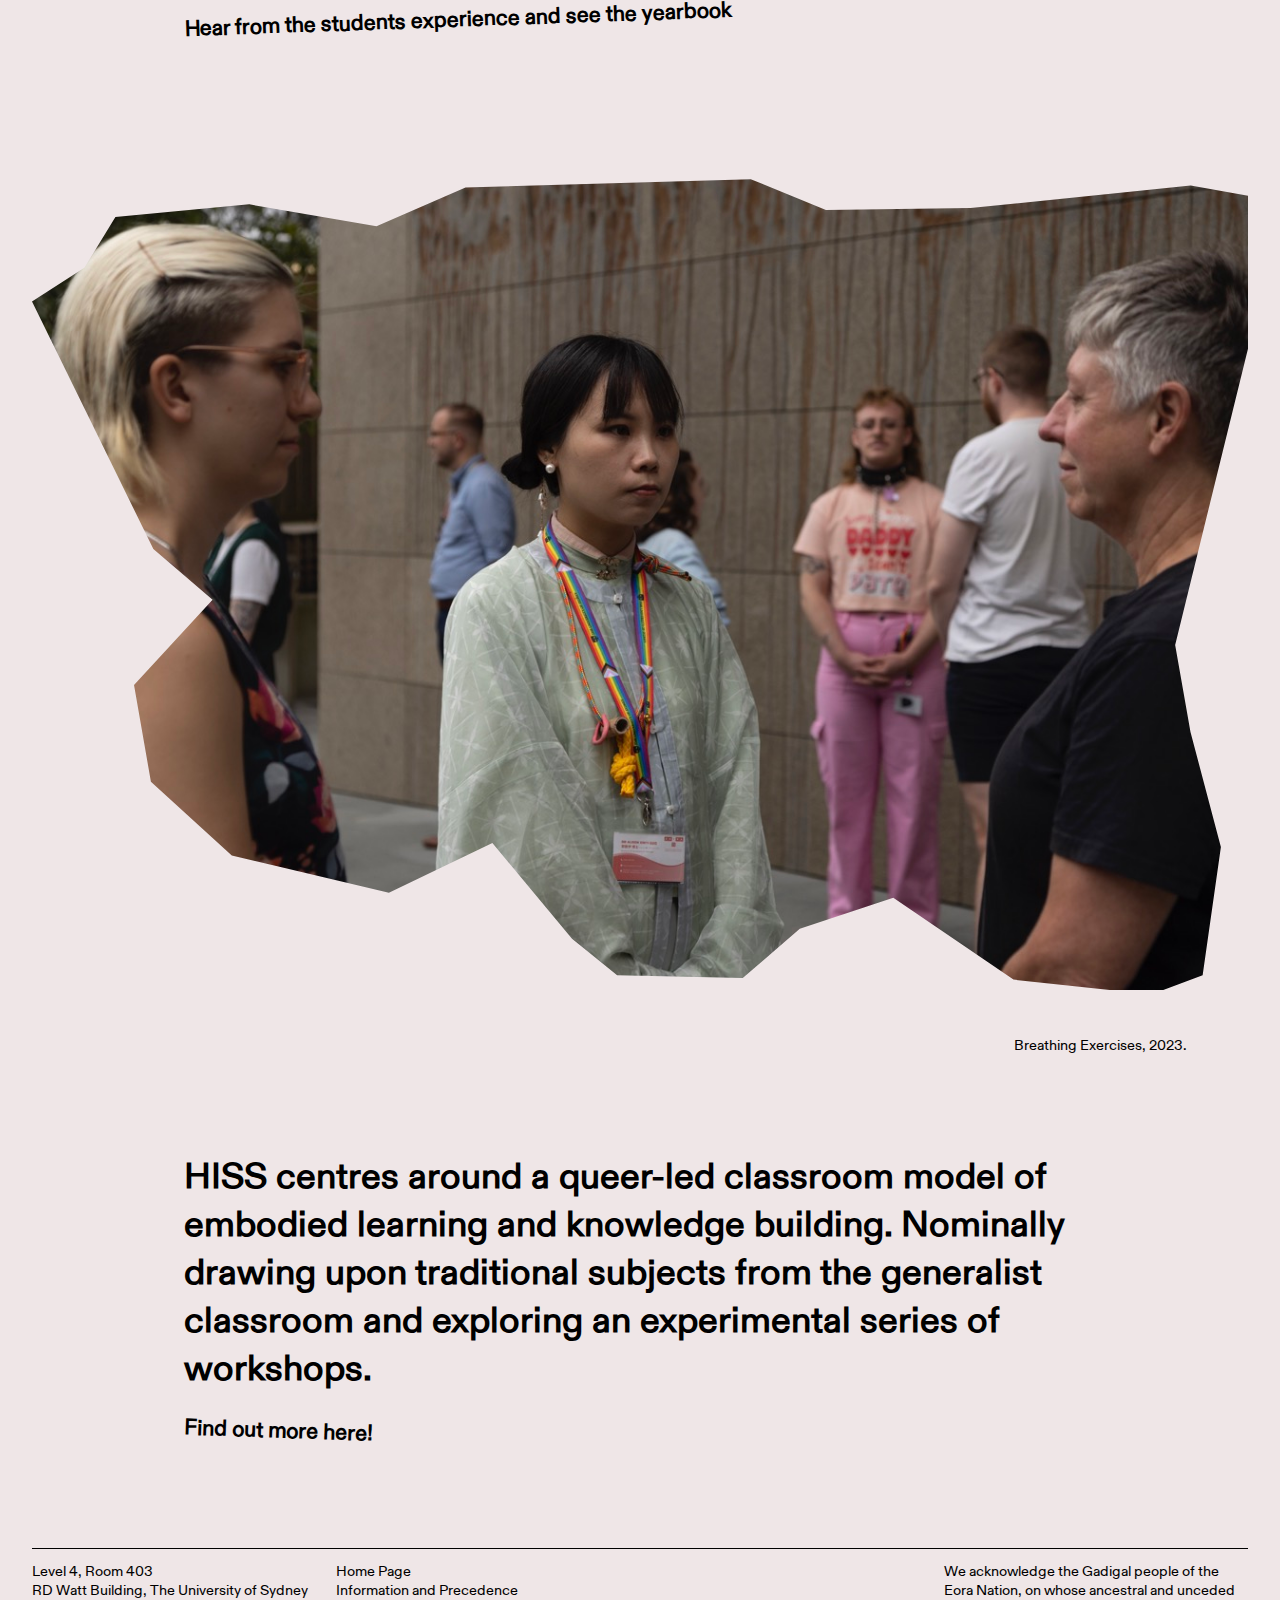
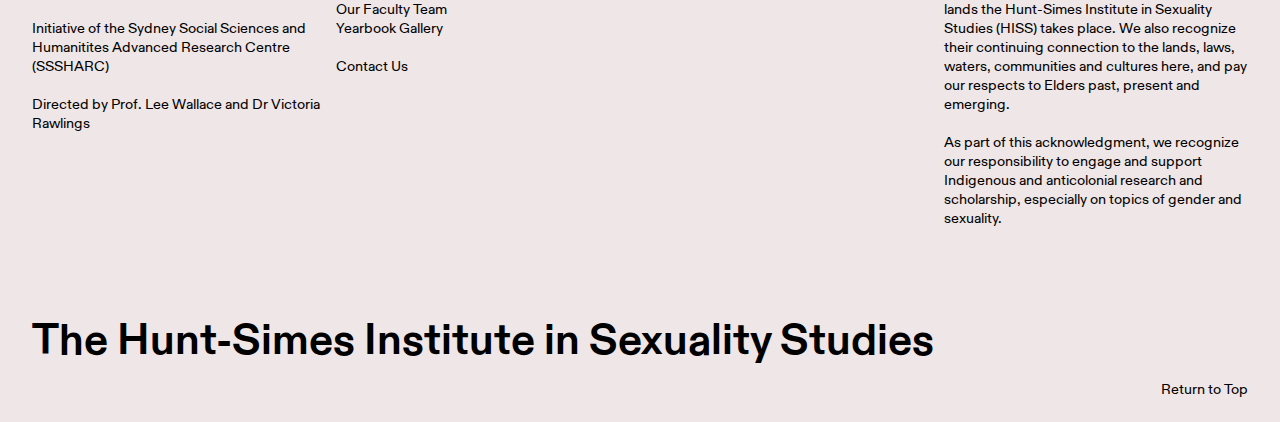
==== commit d72c6d47: "Update index.html" ====
--- a/index.html
+++ b/index.html
@@ -11,14 +11,14 @@
 
 <body>
     <header class="mainHeader">
-        <h5><a href="index-3.html">The Hunt-Simes Institute in Sexuality Studies</a></h5>
+        <h5><a href="index.html">The Hunt-Simes Institute in Sexuality Studies</a></h5>
         <h5><a href="manifesto.html">Information,</a> <a href="faculty.html">Faculty,</a>
             <a href="yearbook.html">Yearbook</a>
         </h5>
     </header>
 
     <header class="smallHeader">
-        <h5><a href="index-3.html">The Hunt-Simes Institute in Sexuality Studies</a></h5>
+        <h5><a href="index.html">The Hunt-Simes Institute in Sexuality Studies</a></h5>
         <h5 style="text-decoration: underline;" id="menuLink">Menu</h5>
         <div id="dropdownMenu" class="dropdownMenu">
             <h5> <a href="manifesto.html">Information</a>
@@ -36,7 +36,7 @@
     <div class="wrapper">
         <div class="heroImgFrame">
             <div class="heroImgMask">
-                <img src="img/groupshots/group_hats.jpeg">
+                <img src="groupshots/group_hats.jpeg">
             </div>
             <h7 style="position: absolute; right:15%;"><a href="yearbook.html"> Our 2023 Class, Photographed by Cherine Fahd</a></h7>
         </div>
@@ -51,7 +51,7 @@
     <div class="wrapper">
         <div class="imgFrame2">
             <div class="imgMask2">
-                <img class="imgSize2" src="img/groupshots/group_normal.jpeg">
+                <img class="imgSize2" src="groupshots/group_normal.jpeg">
             </div>
         </div>
         <h7 style="position: absolute; bottom: 0%; right: 5%;"><a href="yearbook.html"> Our 2023 Class, Photographed by Cherine Fahd</a></h7>
@@ -66,7 +66,7 @@
     <div class="wrapper">
         <div class="imgFrame3">
             <div class="imgMask3">
-                <img class="imgSize3" src="img/breathing/breathingimg-3.jpeg">
+                <img class="imgSize3" src="breathing/breathingimg-3.jpeg">
             </div>
         </div>
         <h7 style="position: absolute; bottom: 0%; right: 5%;"><a href="yearbook.html"> Breathing Exercises, 2023.</a></h7>
@@ -92,7 +92,7 @@
             Directed by Prof. Lee Wallace and Dr Victoria Rawlings
         </h7>
         <h7 class="footerCol2">
-            <a href="index-3.html">Home Page</a>
+            <a href="index.html">Home Page</a>
             <br>
             <a href="manifesto.html">Information and Precedence</a>
             <br>
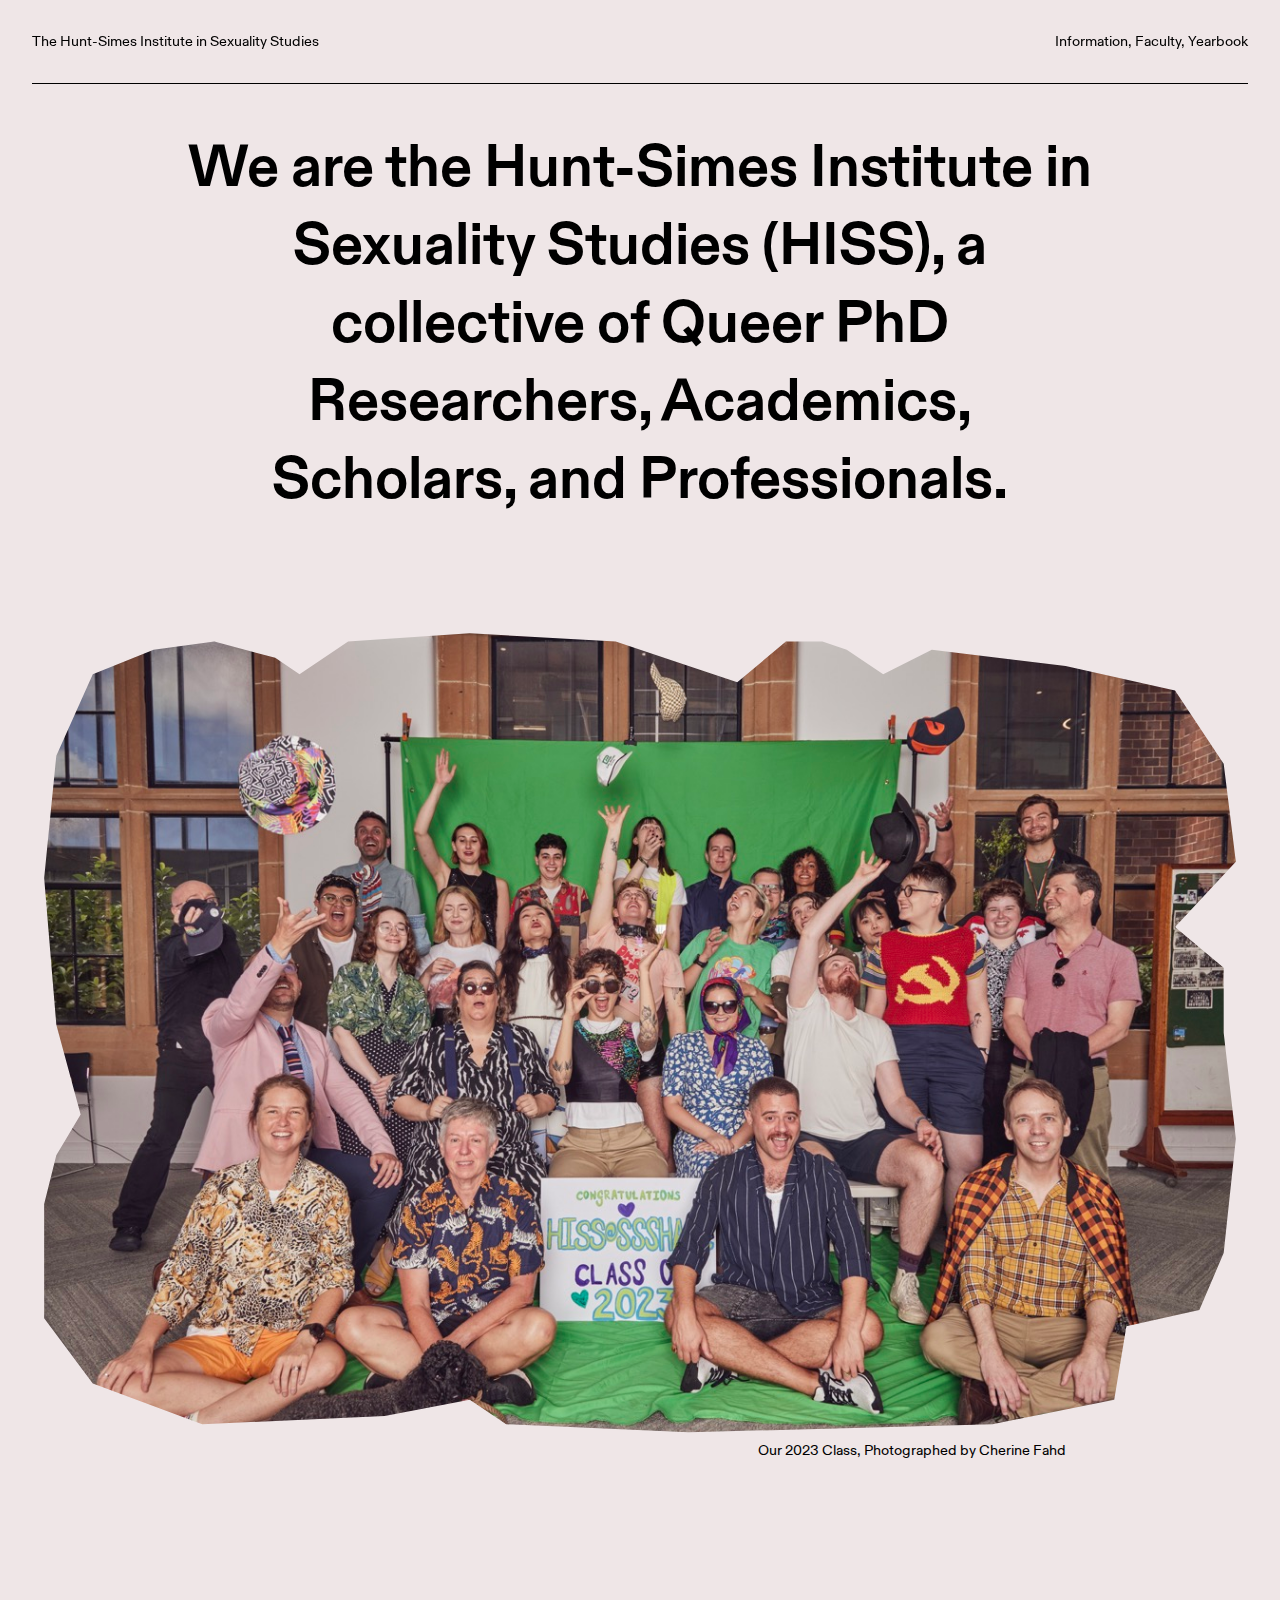
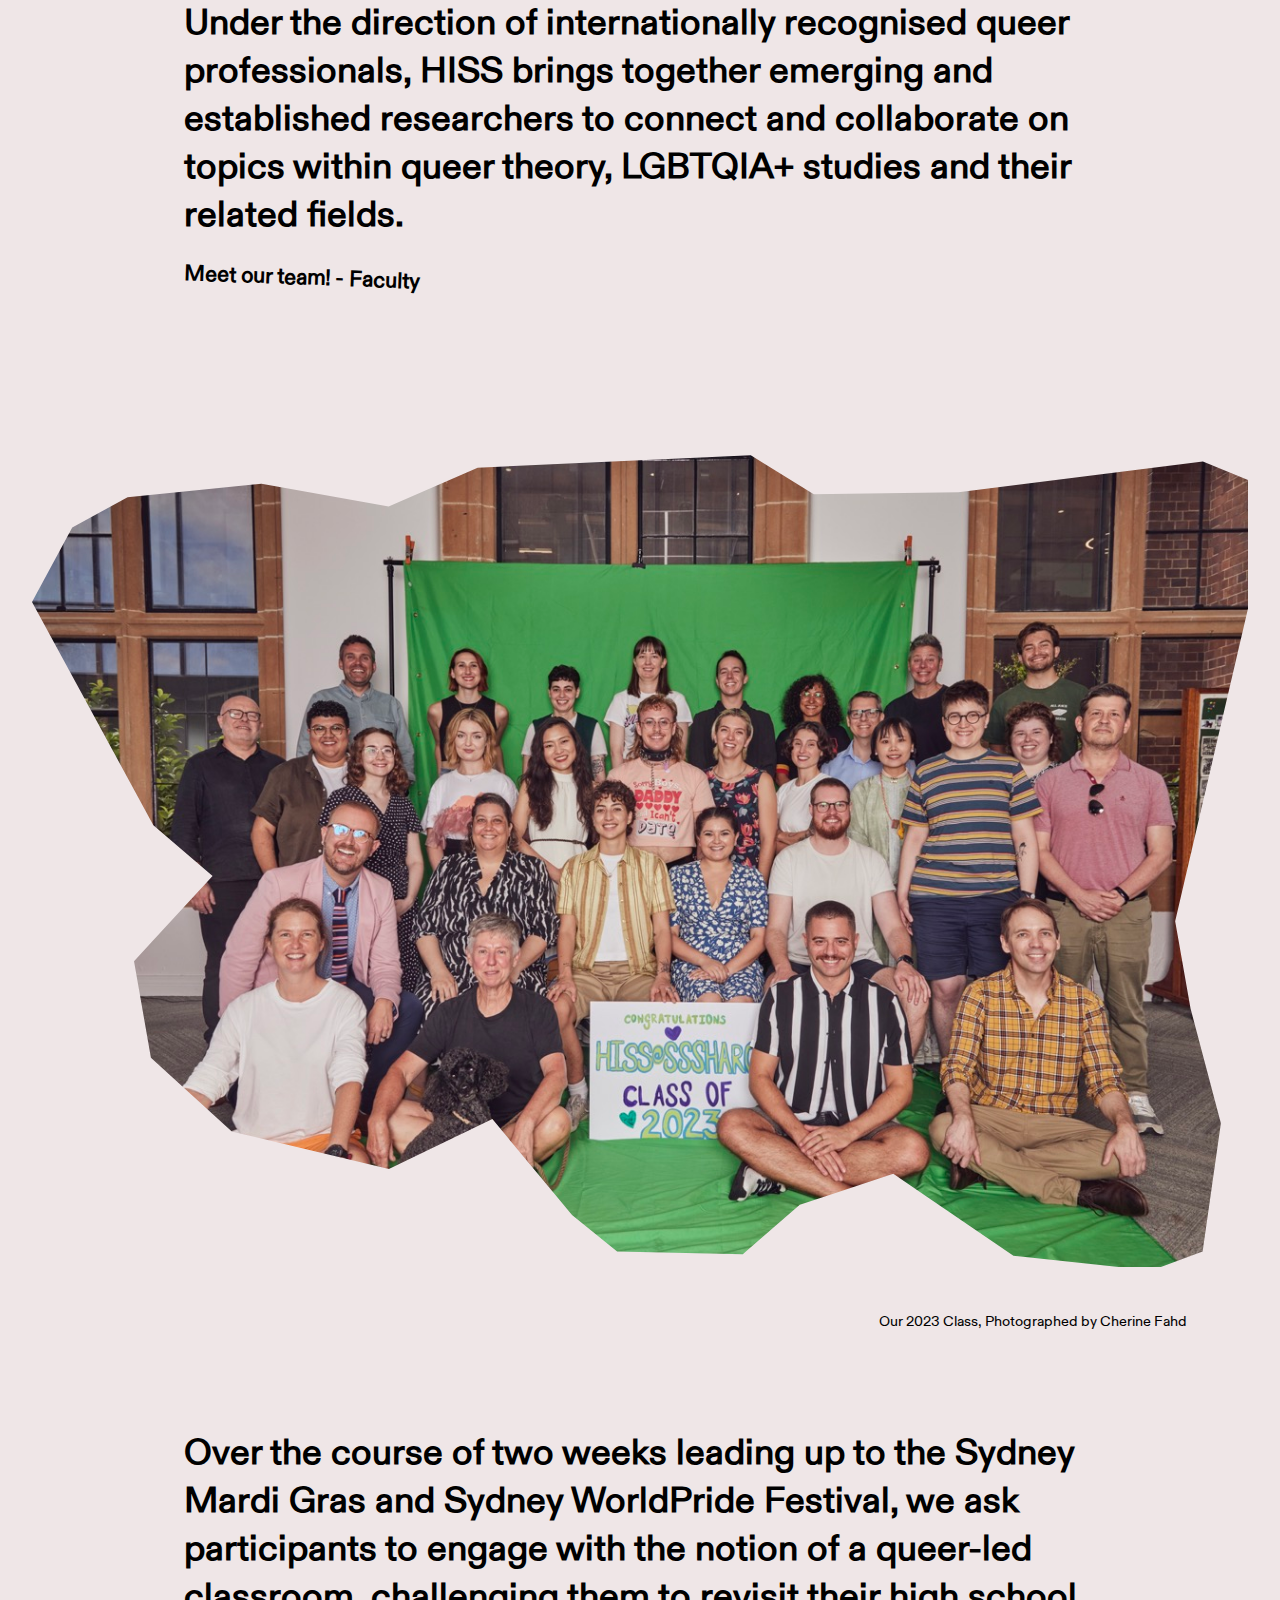
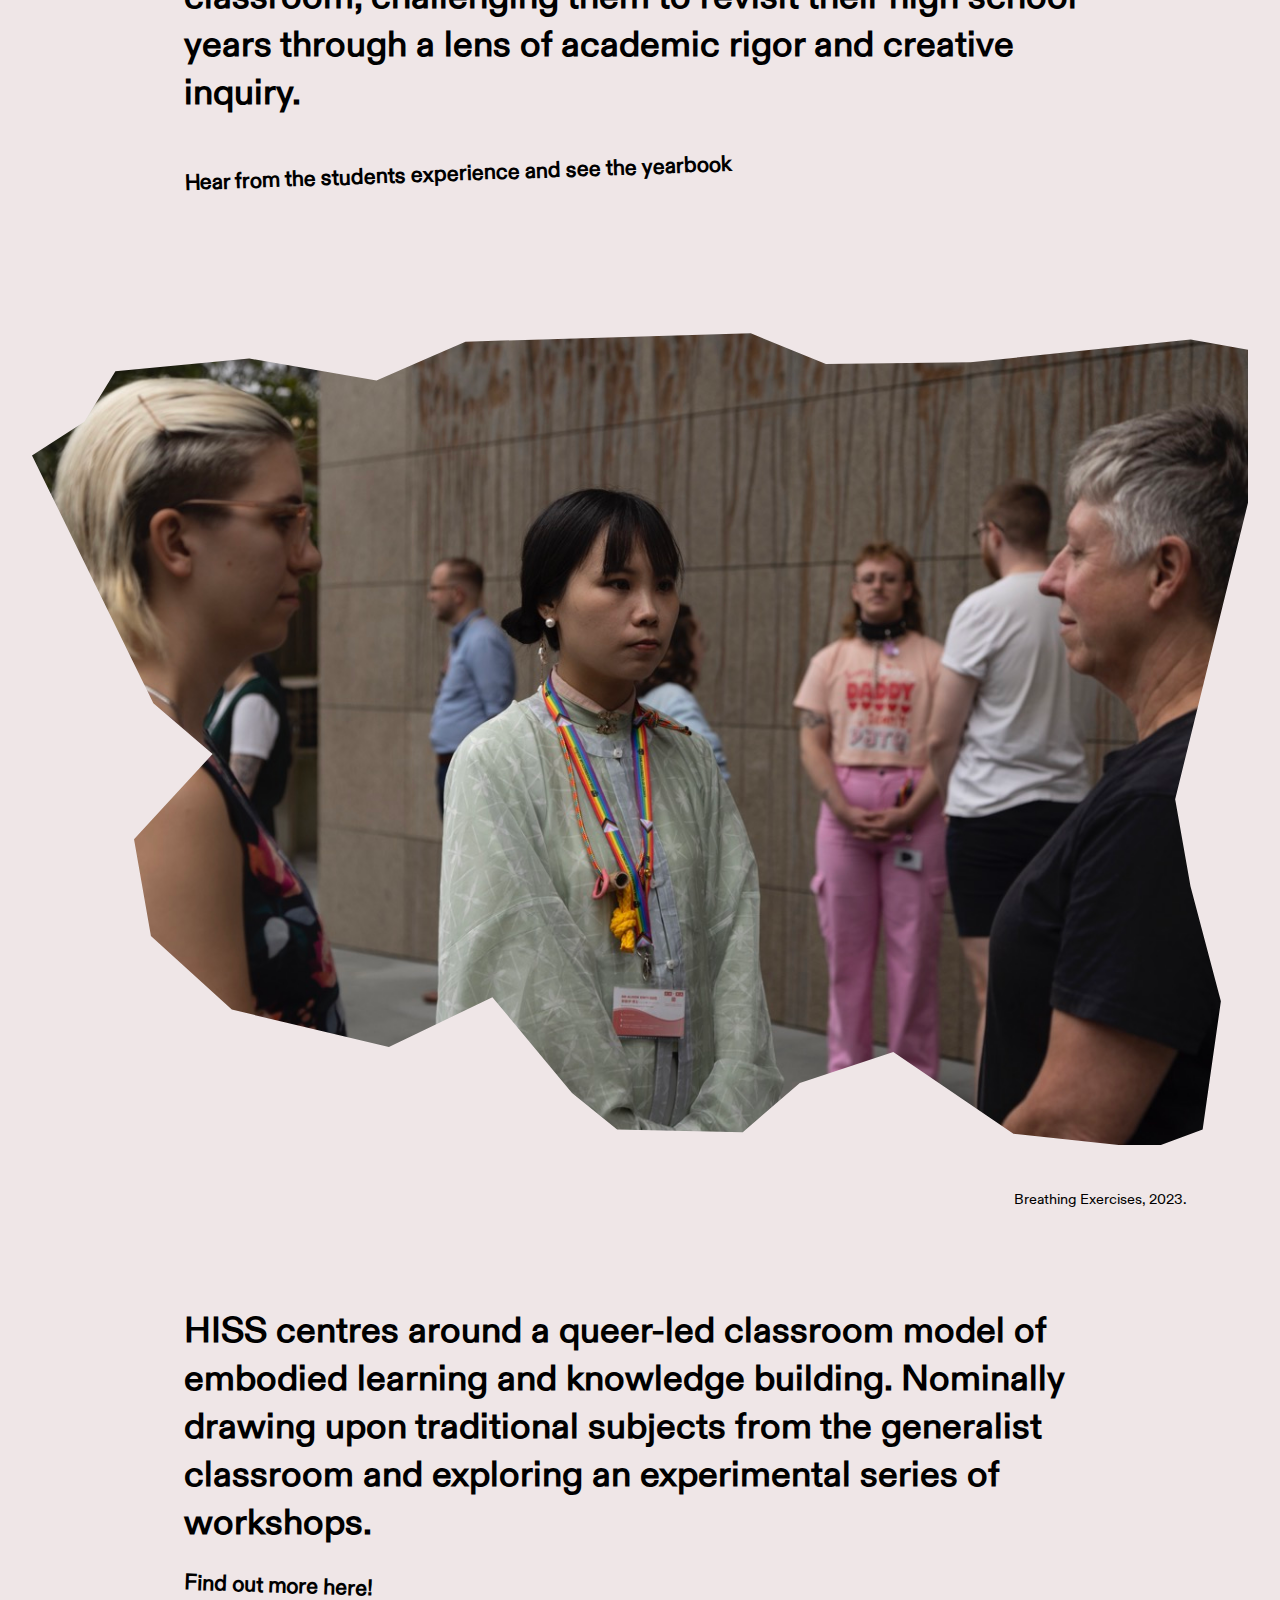
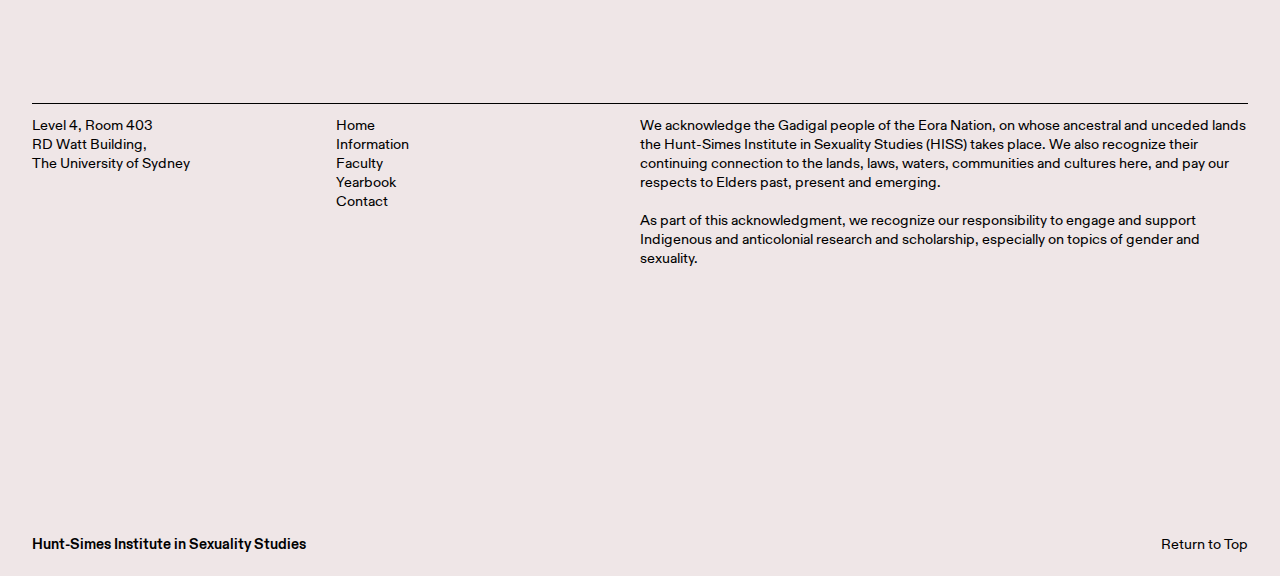
==== commit 65c4bbba: "Update index.html" ====
--- a/index.html
+++ b/index.html
@@ -6,26 +6,15 @@
     <meta http-equiv="X-UA-Compatible" content="IE=edge">
     <meta name="viewport" content="width=device-width, initial-scale=1.0">
     <title>The Hunt-Simes Institute in Sexuality Studies</title>
-    <link rel="stylesheet" href="style-3.css">
+    <link rel="stylesheet" href="style.css">
 </head>
 
 <body>
     <header class="mainHeader">
-        <h5><a href="index.html">The Hunt-Simes Institute in Sexuality Studies</a></h5>
-        <h5><a href="manifesto.html">Information,</a> <a href="faculty.html">Faculty,</a>
+        <h7><a href="index.html">The Hunt-Simes Institute in Sexuality Studies</a></h7>
+        <h7><a href="manifesto.html">Information,</a> <a href="faculty.html">Faculty,</a>
             <a href="yearbook.html">Yearbook</a>
-        </h5>
-    </header>
-
-    <header class="smallHeader">
-        <h5><a href="index.html">The Hunt-Simes Institute in Sexuality Studies</a></h5>
-        <h5 style="text-decoration: underline;" id="menuLink">Menu</h5>
-        <div id="dropdownMenu" class="dropdownMenu">
-            <h5> <a href="manifesto.html">Information</a>
-                <a href="faculty.html">Faculty</a>
-                <a href="yearbook.html">Yearbook</a>
-            </h5>
-        </div>
+        </h7>
     </header>
 
     <div class="headingContainer">
@@ -83,25 +72,18 @@
         <h7 class="footerCol1">
             Level 4, Room 403
             <br>
-            RD Watt Building, The University of Sydney
-            <br>
-            <br>
-            Initiative of the <a href="https://www.sydney.edu.au/arts/our-research/centres-institutes-and-groups/sydney-social-sciences-and-humanities-advanced-research-centre.html">Sydney Social Sciences and <br>Humanitites Advanced Research Centre (SSSHARC)</a>
-            <br>
-            <br>
-            Directed by Prof. Lee Wallace and Dr Victoria Rawlings
+            RD Watt Building, <br> The University of Sydney
         </h7>
         <h7 class="footerCol2">
-            <a href="index.html">Home Page</a>
+            <a href="index.html">Home</a>
             <br>
-            <a href="manifesto.html">Information and Precedence</a>
+            <a href="manifesto.html">Information</a>
             <br>
-            <a href="faculty.html">Our Faculty Team</a>
+            <a href="faculty.html">Faculty</a>
             <br>
-            <a href="yearbook.html">Yearbook Gallery</a>
+            <a href="yearbook.html">Yearbook</a>
             <br>
-            <br>
-            <a href="mailto:hiss@sydney.edu.au">Contact Us</a>
+            <a href="mailto:hiss@sydney.edu.au">Contact</a>
         </h7>
         <h7 class="footerCol4">
             We acknowledge the Gadigal people of the Eora Nation, on
@@ -119,9 +101,9 @@
         <h7 class="footerReturn">
             Return to Top
         </h7>
-        <h1 class="footerLogo">
-            The Hunt-Simes Institute in Sexuality Studies
-        </h1>
+        <h2 class="footerLogo">
+            Hunt-Simes Institute in Sexuality Studies
+        </h2>
     </div>
     <script src="script-2.js"></script>
 </body>
--- a/style.css
+++ b/style.css
@@ -0,0 +1,1471 @@
+@font-face {
+    font-family: 'ABCDiatype-Bold-Trial';
+    src: url('fonts/ABCDiatype-Bold-Trial.woff2') format('woff2');
+}
+
+@font-face {
+    font-family: 'ABCDiatype-Medium-Trial';
+    src: url('fonts/ABCDiatype-Medium-Trial.woff2') format('woff2');
+}
+
+@font-face {
+    font-family: 'ABCDiatype-Regular-Trial';
+    src: url('fonts/ABCDiatype-Regular-Trial.woff2') format('woff2');
+}
+
+@font-face {
+    font-family: 'ABCDiatype-Light-Trial';
+    src: url('fonts/ABCDiatype-Light-Trial.woff2') format('woff2');
+}
+
+@font-face {
+    font-family: 'ABCDiatype-BoldItalic-Trial';
+    src: url('fonts/ABCDiatype-BoldItalic-Trial.woff2') format('woff2');
+}
+
+@font-face {
+    font-family: 'ABCDiatype-RegularItalic-Trial';
+    src: url('fonts/ABCDiatype-RegularItalic-Trial.woff2') format('woff2');
+}
+
+/*
+mindaro=d7f240
+anti-flashwhite=ebeaeb
+beige=bfafa6
+pink=ffade0
+blush=d71d5b
+*/
+
+* {
+    overflow: none;
+    ;
+}
+
+html {
+    font-size: 12pt;
+}
+
+@media(max-width: 575.98px) {
+    html {
+        font-size: 8pt;
+    }
+}
+
+@media (min-width: 576px) and (max-width: 767.98px) {
+    html {
+        font-size: 8pt;
+    }
+}
+
+@media (min-width: 768px) and (max-width: 991.98px) {
+    html {
+        font-size: 9pt;
+    }
+}
+
+@media (min-width: 992px) and (max-width: 1199.98px) {
+    html {
+        font-size: 10pt;
+    }
+}
+
+@media (min-width: 1200px) and (max-width:1512px) {
+    html {
+        font-size: 11pt;
+    }
+}
+
+@media (min-width: 1513px) {
+    html {
+        font-size: 12pt;
+    }
+}
+
+body {
+    margin-left: 2.5vw;
+    margin-right: 2.5vw;
+    margin-top: 2.5vh;
+    margin-bottom: 2.5vh;
+    background-color: #EFE6E7;
+}
+
+img {
+    max-width: 100%;
+    min-height: 100%;
+    object-fit: cover;
+}
+
+h1 {
+    font-family: "ABCDiatype-Bold-Trial", sans-serif;
+    font-size: 4rem;
+}
+
+h2 {
+    font-family: "ABCDiatype-Bold-Trial", sans-serif;
+    font-size: 1rem;
+}
+
+h3 {
+    font-family: "ABCDiatype-Regular-Trial", sans-serif;
+    font-size: 2.5rem;
+}
+
+h4 {
+    font-family: "ABCDiatype-Regular-Trial", sans-serif;
+    font-size: 1.5rem;
+}
+
+h5 {
+    font-family: "ABCDiatype-Light-Trial", sans-serif;
+    font-size: 1rem;
+}
+
+h6 {
+    font-family: "ABCDiatype-Light-Trial", sans-serif;
+    font-size: 3rem;
+    text-indent: 36px;
+    text-align: justify;
+}
+
+h7 {
+    font-family: "ABCDiatype-Regular-Trial", sans-serif;
+    font-size: 1rem;
+}
+
+p {
+    font-family: "ABCDiatype-Regular-Trial", sans-serif;
+    font-size: 1.5rem;
+}
+
+/*in h4 after br and span tag in succession there will be text-indent*/
+
+h4 br + span {
+    display: block;
+    text-indent: 1rem;
+}
+
+a {
+    text-decoration: none;
+    color: inherit;
+}
+
+a:hover {
+    text-decoration: underline;
+}
+
+header {
+    top: 0;
+    padding-top: 2.5%;
+    width: 95vw;
+    padding-bottom: 2.5%;
+    display: flex;
+    justify-content: space-between;
+    position: fixed;
+    z-index: 100;
+    background: #EFE6E7;
+    border-bottom-style: solid;
+    border-bottom-width: 1pt;
+}
+
+.mainHeader {
+    position: fixed;
+    transition: top 0.5s ease;
+    /* Smooth transition */
+}
+
+
+
+/*As screen approaches 768px nav bar will change to logo on left and menu on right.*/
+
+.headingContainer {
+    margin-left: 12.5%;
+    margin-right: 12.5%;
+    margin-bottom: 5rem;
+    max-width: 100%;
+    top: 7.5vh;
+    position: relative;
+    overflow-y: hidden;
+}
+
+.homeHeroType {
+    text-align: center;
+}
+
+@media (max-width: 991.98px) {
+    .headingContainer {
+        margin-left: 0;
+        margin-right: 0;
+        overflow-y: visible;
+    }
+
+    h1 {
+        text-align: left;
+        font-size: 2.5rem;
+    }
+
+    h3 {
+        font-size: 2rem;
+    }
+
+    h5 {
+        font-size: 1.5rem;
+    }
+
+    .homeHeroType {
+        top: 9vh;
+    }
+}
+
+.wrapper {
+    padding-top: 5%;
+    min-height: 100%;
+    max-width: 100vw;
+    position: relative;
+    display: flex;
+    justify-content: center;
+    align-items: center;
+    padding-bottom: 5%;
+}
+
+.homeWelcomeType {
+    position: relative;
+    left: 0;
+    max-width: 75%;
+}
+
+.homeSecondaryType {
+    text-align: left;
+    max-width: 75%;
+}
+
+.homeJoinUs {
+    text-align: left;
+    max-width: 75%;
+}
+
+span.underline {
+    text-decoration: underline;
+}
+
+@media(min-width: 390px) and (max-width:768px) {
+    .homeWelcomeType {
+        max-width: 100%;
+    }
+
+    .homeSecondaryType {
+        max-width: 100%;
+    }
+
+    .homeJoinUs {
+        max-width: 100%;
+    }
+}
+
+/* ABOUT PAGE */
+
+
+.aboutContainer {
+    margin-left: 12.5%;
+    margin-right: 12.5%;
+    margin-top: 15vh;
+}
+
+.aboutHeading {
+    position: relative;
+    transform: rotate(-2deg);
+}
+
+.aboutHeading1 {
+    position: relative;
+    transform: rotate(-2deg);
+}
+
+.about2023Heading {
+    position: relative;
+    transform: rotate(2deg);
+}
+
+.about2024Heading {
+    position: relative;
+    transform: rotate(2deg);
+}
+
+.aboutHeroType {
+    position: relative;
+}
+
+.aboutJoinUs {
+    text-align: left;
+}
+
+@media(max-width: 768px) {
+
+    .aboutContainer {
+        margin-left: 0;
+        margin-right: 0;
+        margin-top: 7.5vh;
+    }
+
+    .about2024Heading,
+    .about2023Heading,
+    .aboutHeading,
+    .aboutHeading1 {
+        transform: rotate(0deg);
+    }
+}
+
+/* FACULTY */
+
+.facultyContainer {
+    margin-left: 12.5%;
+    margin-right: 12.5%;
+    margin-top: 12.5%;
+}
+
+.facultyHeroType {
+    text-align: center;
+}
+
+.facultyAccordion {
+    display: flex;
+    flex-direction: column;
+    justify-content: center;
+    align-items: center;
+    width: 100%;
+    /* Center the accordion within its container */
+    overflow-x: hidden;
+}
+
+.facultyAccordionItem {
+    width: 100%;
+    background-color: inherit;
+    padding: 10px;
+    border-bottom: solid;
+    border-bottom-width: 1pt;
+    cursor: pointer;
+    transition: all 0.3s ease;
+    margin-bottom: 20px;
+}
+
+.facultyAccordionContent {
+    text-decoration: none;
+    display: none;
+    padding: 10px;
+    transition: height 0.3s ease;
+    /* Add transition for height change */
+    overflow: hidden;
+    /* Hide overflowing content */
+}
+
+
+.facultyAccordionItem.active + .facultyAccordionContent {
+    display: block;
+}
+
+.facultyAccordionItem .accordion-header {
+    position: relative;
+}
+
+.facultyAccordionItem .plus-icon {
+    position: absolute;
+    top: 50%;
+    right: 0;
+    /* Align to the far right */
+    transform: translateY(-50%);
+}
+
+.plus-sign {
+    margin-right: 10px;
+    /* Adjust the margin as needed */
+}
+
+
+@media (min-width: 520px) and (max-width:990px) {
+    .facultyContainer {
+        margin-left: 0;
+        margin-right: 0;
+    }
+
+    h1 {
+        text-align: center !important;
+        align-content: center;
+        justify-content: center;
+    }
+
+    .facultyHeroType {
+        margin-top: 5%;
+    }
+
+    .facultyAccordion {}
+
+    .footerLogo {
+        text-align: left !important;
+    }
+}
+
+@media (max-width:519px) {
+    .facultyContainer {
+        margin-left: 0;
+        margin-right: 0;
+    }
+
+    h1 {
+        text-align: center !important;
+        align-content: center;
+        justify-content: center;
+    }
+
+    .facultyHeroType {
+        margin-top: 10%;
+        max-width: 100%;
+    }
+
+    .facultyAccordion {
+        width: 100%;
+    }
+
+    .footerLogo {
+        text-align: left !important;
+    }
+}
+
+/* FOOTER */
+
+.footer {
+    min-height: 50vh;
+    max-width: 100vw;
+    position: relative;
+    z-index: 101;
+    background: #EFE6E7;
+    border-top-width: 1pt;
+    border-top-style: solid;
+}
+
+.footerCol1 {
+    position: absolute;
+    margin-top: 1%;
+    text-align: left;
+    max-width: 25%;
+}
+
+.footerCol2 {
+    position: absolute;
+    margin-top: 1%;
+    text-align: left;
+    left: 25%;
+}
+
+.footerCol4 {
+    position: absolute;
+    margin-top: 1%;
+    text-align: left;
+    left: 50%;
+}
+
+.footerReturn {
+    position: absolute;
+    text-align: right;
+    right: 0;
+    bottom: 0;
+}
+
+.footerReturn:hover {
+    text-decoration: underline;
+}
+
+.footerLogo {
+    position: absolute;
+    text-align: left;
+    left: 0;
+    bottom: 0;
+    right: 25%;
+    margin-bottom: 0;
+    margin-top: 0;
+}
+
+@media (max-width: 1200px) {
+    .footer {
+        min-height: 50vh;
+        max-width: 100vw;
+        position: relative;
+        z-index: 101;
+        border-top-width: 1pt;
+        border-top-style: solid;
+    }
+
+    .footerCol1 {
+        left: 0;
+        right: 50%;
+    }
+
+    .footerCol2 {
+        left: 0;
+        top: 15%;
+        padding-left: 0%;
+    }
+
+    .footerCol4 {
+        left: 50%;
+    }
+}
+
+@media (max-width: 586px) {
+    .footerCol1 {
+        max-width: 48%;
+        max-width: 48%;
+    }
+}
+
+
+/*IMG FRAMES*/
+
+.heroImgFrame {
+    max-width: 100%;
+    max-height: 100%;
+    position: relative;
+}
+
+.heroImgMask {
+    max-width: 100%;
+    min-height: 100%;
+    clip-path: polygon(70% 6%, 74% 3%, 85% 5%, 94% 8%, 98% 17%, 99% 29%, 94% 37%, 98% 42%, 98% 50%, 99% 63%, 98% 77%, 96% 84%, 90% 86%, 89% 95%, 79% 98%, 54% 99%, 39% 98%, 36% 95%, 29% 97%, 14% 98%, 5% 93%, 1% 85%, 1% 71%, 2% 65%, 4% 60%, 2% 49%, 1% 31%, 2% 16%, 5% 6%, 10% 3%, 15% 2%, 20% 4%, 22% 6%, 26% 2%, 36% 1%, 48% 2%, 54% 5%, 58% 7%, 62% 2%, 65% 2%, 67% 3%);
+}
+
+.imgFrame2 {
+    position: relative;
+    min-height: 100%;
+    max-width: 100%;
+    overflow: hidden;
+}
+
+.imgMask2 {
+    top: 0;
+    left: 0;
+    width: 100%;
+    height: 100%;
+    clip-path: polygon(0% 18%, 3.31% 8.86%, 7.86% 5.14%, 18.87% 3.49%, 29.33% 6.28%, 36.65% 1.52%, 59.11% 0%, 64.29% 4.77%, 76.19% 4.55%, 96.29% 0.77%, 100% 3.03%, 100% 18.79%, 94.01% 57.14%, 95.27% 67.82%, 97.77% 81.93%, 96.27% 97.66%, 92.06% 100%, 80.71% 98.18%, 70.83% 88.14%, 63.14% 91.94%, 58.45% 97.99%, 48.12% 97.66%, 44.41% 93.18%, 37.86% 81.42%, 29.35% 87.53%, 16.43% 82.95%, 9.78% 73.91%, 8.39% 62.05%, 14.85% 51.59%, 9.98% 45.37%);
+    -webkit-clip-path: polygon(0% 18%, 3.31% 8.86%, 7.86% 5.14%, 18.87% 3.49%, 29.33% 6.28%, 36.65% 1.52%, 59.11% 0%, 64.29% 4.77%, 76.19% 4.55%, 96.29% 0.77%, 100% 3.03%, 100% 18.79%, 94.01% 57.14%, 95.27% 67.82%, 97.77% 81.93%, 96.27% 97.66%, 92.06% 100%, 80.71% 98.18%, 70.83% 88.14%, 63.14% 91.94%, 58.45% 97.99%, 48.12% 97.66%, 44.41% 93.18%, 37.86% 81.42%, 29.35% 87.53%, 16.43% 82.95%, 9.78% 73.91%, 8.39% 62.05%, 14.85% 51.59%, 9.98% 45.37%);
+}
+
+.imgFrame3 {
+    position: relative;
+    max-width: 100%;
+    min-height: 100%;
+    overflow: hidden;
+
+}
+
+.imgMask3 {
+    top: 0;
+    left: 0;
+    width: 100%;
+    height: 100%;
+    clip-path: polygon(0% 18%, 3.31% 8.86%, 7.86% 5.14%, 18.87% 3.49%, 29.33% 6.28%, 36.65% 1.52%, 59.11% 0%, 64.29% 4.77%, 76.19% 4.55%, 96.29% 0.77%, 100% 3.03%, 100% 18.79%, 94.01% 57.14%, 95.27% 67.82%, 97.77% 81.93%, 96.27% 97.66%, 92.06% 100%, 80.71% 98.18%, 70.83% 88.14%, 63.14% 91.94%, 58.45% 97.99%, 48.12% 97.66%, 44.41% 93.18%, 37.86% 81.42%, 29.35% 87.53%, 16.43% 82.95%, 9.78% 73.91%, 8.39% 62.05%, 14.85% 51.59%, 9.98% 45.37%);
+    -webkit-clip-path: polygon(0% 15%, 4.31% 10.86%, 6.86% 4.64%, 17.87% 3.09%, 28.33% 5.78%, 35.65% 1.02%, 59.11% 0%, 65.29% 3.77%, 77.19% 3.55%, 95.29% 0.77%, 100% 2.03%, 100% 20.79%, 94.01% 57.14%, 95.27% 67.82%, 97.77% 81.93%, 96.27% 97.66%, 92.06% 100%, 80.71% 98.18%, 70.83% 88.14%, 63.14% 91.94%, 58.45% 97.99%, 48.12% 97.66%, 44.41% 93.18%, 37.86% 81.42%, 29.35% 87.53%, 16.43% 82.95%, 9.78% 73.91%, 8.39% 62.05%, 14.85% 51.59%, 9.98% 45.37%);
+}
+
+.collageImg {
+    margin: inherit;
+    min-height: 48vh;
+    max-width: 96vw;
+    padding-top: 2vh;
+    padding-bottom: 2vh;
+    position: relative;
+}
+
+.collageImgFrame1 {
+    position: relative;
+    top: 0%;
+    left: 20%;
+    overflow: hidden;
+}
+
+.collageImgMask1 {
+    position: absolute;
+    top: 0;
+    left: 0;
+    width: 100%;
+    height: 100%;
+    clip-path: polygon(98.59% 183.95%, 33.66% 158.71%, 19.24% 131.05%, 9.62% 105.8%, 0% 26.45%, 49.29% 0%, 75.75% 12.02%, 88.97% 51.7%, 98.59% 7.21%, 155.1% 0%, 183.95% 42.08%, 204.39% 116.62%, 98.59% 183.95%);
+    -webkit-clip-path: polygon(98.59% 183.95%, 33.66% 158.71%, 19.24% 131.05%, 9.62% 105.8%, 0% 26.45%, 49.29% 0%, 75.75% 12.02%, 88.97% 51.7%, 98.59% 7.21%, 155.1% 0%, 183.95% 42.08%, 204.39% 116.62%, 98.59% 183.95%);
+}
+
+.collageImgSize1 {
+    max-width: 20vw;
+}
+
+
+/*YEARBOOK*/
+
+.yearbookContainer {
+    margin-top: 12.5%;
+    margin-left: 5%;
+    margin-right: 5%;
+}
+
+.yearbookHeadingWrapper {
+    position: fixed;
+    top: 55%;
+    left: 50%;
+    transform: translate(-50%, -50%);
+    z-index: 101;
+    /* Ensure it's on top of other content */
+    max-width: 100vw;
+    width: 50%;
+    opacity: 1;
+    transition: opacity 0.5s ease-in-out;
+    /* Adjust width as needed */
+}
+
+.yearbookHeadingWrapper.fade-out {
+    opacity: 0;
+}
+
+.yearbookHeading {
+    text-align: center;
+}
+
+.yearbookGridContainer {
+    display: grid;
+    grid-template-columns: repeat(8, 1fr);
+    grid-template-rows: repeat(4, auto);
+    gap: 1rem;
+    padding-bottom: 5%;
+}
+
+.yearbookGridContainer img,
+.yearbookGridContainer h4 {
+    max-width: 100%;
+}
+
+
+/* CONTAINER 1 */
+
+.img1 {
+    grid-column: 1/2;
+    grid-row: 1/2;
+    top: 0;
+    left: 0;
+    max-width: 100%;
+}
+
+.h4-1 {
+    grid-column: 2/3;
+    grid-row: 1/2;
+    top: 0;
+    left: 0;
+    max-width: 100%;
+}
+
+.img2 {
+    grid-column: 3/4;
+    grid-row: 3/4;
+    top: 0;
+    left: 0;
+    max-width: 100%;
+}
+
+.h4-2 {
+    grid-column: 4/5;
+    grid-row: 3/4;
+    top: 0;
+    left: 0;
+    max-width: 100%;
+}
+
+.img3 {
+    grid-column: 6/7;
+    grid-row: 2/3;
+    top: 0;
+    left: 0;
+    max-width: 100%;
+}
+
+.h4-3 {
+    grid-column: 7/8;
+    grid-row: 2/3;
+    text-align: left;
+    max-width: 100%;
+}
+
+.img4 {
+    grid-column: 8/9;
+    grid-row: 1/2;
+    top: 0;
+    left: 0;
+    max-width: 100%;
+}
+
+.h4-4 {
+    grid-column: 7/8;
+    grid-row: 1/2;
+    max-width: 100%;
+    text-align: right;
+}
+
+/* CONTAINER 2 */
+
+.img-21 {
+    grid-column: 2/3;
+    grid-row: 1/2;
+    top: 0;
+    left: 0;
+    max-width: 100%;
+}
+
+.h4-21 {
+    grid-column: 1/2;
+    grid-row: 1/2;
+    top: 0;
+    left: 0;
+    max-width: 100%;
+    text-align: right;
+}
+
+.img-22 {
+    grid-column: 5/6;
+    grid-row: 3/4;
+    top: 0;
+    left: 0;
+    max-width: 100%;
+}
+
+.h4-22 {
+    grid-column: 6/7;
+    grid-row: 3/4;
+    top: 0;
+    left: 0;
+    max-width: 100%;
+}
+
+.img-23 {
+    grid-column: 7/8;
+    grid-row: 2/3;
+    top: 0;
+    left: 0;
+    max-width: 100%;
+}
+
+.h4-23 {
+    grid-column: 8/9;
+    grid-row: 2/3;
+    top: 0;
+    left: 0;
+    max-width: 100%;
+}
+
+.img-24 {
+    grid-column: 8/9;
+    grid-row: 4/5;
+    top: 0;
+    left: 0;
+    max-width: 100%;
+}
+
+.h4-24 {
+    grid-column: 7/8;
+    grid-row: 4/5;
+    top: 0;
+    left: 0;
+    max-width: 100%;
+    text-align: right;
+}
+
+/* CONTAINER 3 */
+
+.img-31 {
+    grid-column: 2/3;
+    grid-row: 1/2;
+    top: 0;
+    left: 0;
+    max-width: 100%;
+}
+
+.h4-31 {
+    grid-column: 1/2;
+    grid-row: 1/2;
+    top: 0;
+    left: 0;
+    max-width: 100%;
+    text-align: right;
+}
+
+.img-32 {
+    grid-column: 5/6;
+    grid-row: 3/4;
+    top: 0;
+    left: 0;
+    max-width: 100%;
+}
+
+.h4-32 {
+    grid-column: 6/7;
+    grid-row: 3/4;
+    top: 0;
+    left: 0;
+    max-width: 100%;
+}
+
+.img-33 {
+    grid-column: 7/8;
+    grid-row: 2/3;
+    top: 0;
+    left: 0;
+    max-width: 100%;
+}
+
+.h4-33 {
+    grid-column: 8/9;
+    grid-row: 2/3;
+    top: 0;
+    left: 0;
+    max-width: 100%;
+}
+
+.img-34 {
+    grid-column: 1/2;
+    grid-row: 4/5;
+    top: 0;
+    left: 0;
+    max-width: 100%;
+}
+
+.h4-34 {
+    grid-column: 2/3;
+    grid-row: 4/5;
+    top: 0;
+    left: 0;
+    max-width: 100%;
+}
+
+/* CONTAINER 4 */
+
+.img-42 {
+    grid-column: 2/3;
+    grid-row: 1/2;
+    top: 0;
+    left: 0;
+    max-width: 100%;
+}
+
+.h4-42 {
+    grid-column: 3/4;
+    grid-row: 1/2;
+    top: 0;
+    left: 0;
+    max-width: 100%;
+}
+
+.img-43 {
+    grid-column: 5/6;
+    grid-row: 3/4;
+    top: 0;
+    left: 0;
+    max-width: 100%;
+}
+
+.h4-43 {
+    grid-column: 6/7;
+    grid-row: 3/4;
+    top: 0;
+    left: 0;
+    max-width: 100%;
+}
+
+.img-44 {
+    grid-column: 7/8;
+    grid-row: 2/3;
+    top: 0;
+    left: 0;
+    max-width: 100%;
+}
+
+.h4-44 {
+    grid-column: 8/9;
+    grid-row: 2/3;
+    top: 0;
+    left: 0;
+    max-width: 100%;
+}
+
+.img-45 {
+    grid-column: 1/2;
+    grid-row: 4/5;
+    top: 0;
+    left: 0;
+    max-width: 100%;
+}
+
+.h4-45 {
+    grid-column: 2/3;
+    grid-row: 4/5;
+    top: 0;
+    left: 0;
+    max-width: 100%;
+}
+
+.img-46 {
+    grid-column: 6/7;
+    grid-row: 5/5;
+    top: 0;
+    left: 0;
+    max-width: 100%;
+}
+
+.h4-46 {
+    grid-column: 7/8;
+    grid-row: 5/5;
+    top: 0;
+    left: 0;
+    max-width: 100%;
+}
+
+/* CONTAINER 5 */
+
+.img-53 {
+    grid-column: 3/4;
+    grid-row: 1/2;
+    top: 0;
+    left: 0;
+    max-width: 100%;
+}
+
+.h4-53 {
+    grid-column: 2/3;
+    grid-row: 1/2;
+    top: 0;
+    left: 0;
+    max-width: 100%;
+    text-align: right;
+}
+
+.img-54 {
+    grid-column: 5/6;
+    grid-row: 3/4;
+    top: 0;
+    left: 0;
+    max-width: 100%;
+}
+
+.h4-54 {
+    grid-column: 6/7;
+    grid-row: 3/4;
+    top: 0;
+    left: 0;
+    max-width: 100%;
+}
+
+.img-55 {
+    grid-column: 7/8;
+    grid-row: 2/3;
+    top: 0;
+    left: 0;
+    max-width: 100%;
+}
+
+.h4-55 {
+    grid-column: 8/9;
+    grid-row: 2/3;
+    top: 0;
+    left: 0;
+    max-width: 100%;
+}
+
+.img-56 {
+    grid-column: 1/2;
+    grid-row: 4/5;
+    top: 0;
+    left: 0;
+    max-width: 100%;
+}
+
+.h4-56 {
+    grid-column: 2/3;
+    grid-row: 4/5;
+    top: 0;
+    left: 0;
+    max-width: 100%;
+}
+
+
+@media (min-width:481px) and (max-width: 992px) {
+    .yearbookContainer {
+        margin-top: 12.5%;
+        margin-left: 5%;
+        margin-right: 5%;
+    }
+
+    .yearbookGridContainer {
+        display: grid;
+        grid-template-columns: repeat(6, 1fr);
+        grid-template-rows: repeat(4, auto);
+        gap: 1rem;
+        margin-top: 10vh;
+    }
+
+    /*CONTAINER 1*/
+
+    .img1 {
+        grid-column: 1/2;
+        grid-row: 1/2;
+    }
+
+    .h4-1 {
+        grid-column: 2/3;
+        grid-row: 1/2;
+    }
+
+    .img2 {
+        grid-column: 3/4;
+        grid-row: 4/5;
+        top: 0;
+        left: 0;
+        max-width: 100%;
+    }
+
+    .h4-2 {
+        grid-column: 4/5;
+        grid-row: 4/5;
+        top: 0;
+        left: 0;
+        max-width: 100%;
+    }
+
+    .img3 {
+        grid-column: 6/7;
+        grid-row: 2/3;
+        top: 0;
+        left: 0;
+        max-width: 100%;
+    }
+
+    .h4-3 {
+        grid-column: 5/6;
+        grid-row: 2/3;
+        text-align: right;
+        max-width: 100%;
+    }
+
+    .img4 {
+        grid-column: 5/6;
+        grid-row: 1/2;
+        top: 0;
+        left: 0;
+        max-width: 100%;
+    }
+
+    .h4-4 {
+        grid-column: 6/7;
+        grid-row: 1/2;
+        text-align: left;
+    }
+
+    /*CONTAINER 2*/
+
+    .img-21 {
+        grid-column: 1/2;
+        grid-row: 1/2;
+    }
+
+    .h4-21 {
+        grid-column: 2/2;
+        grid-row: 1/2;
+        text-align: left;
+    }
+
+    .img-22 {
+        grid-column: 5/6;
+        grid-row: 2/3;
+        top: 0;
+        left: 0;
+        max-width: 100%;
+    }
+
+    .h4-22 {
+        grid-column: 6/7;
+        grid-row: 2/3;
+        top: 0;
+        left: 0;
+        max-width: 100%;
+    }
+
+    .img-23 {
+        grid-column: 3/4;
+        grid-row: 3/4;
+        top: 0;
+        left: 0;
+        max-width: 100%;
+    }
+
+    .h4-23 {
+        grid-column: 4/5;
+        grid-row: 3/4;
+        top: 0;
+        left: 0;
+        max-width: 100%;
+    }
+
+    .img-24 {
+        grid-column: 1/2;
+        grid-row: 4/5;
+    }
+
+    .h4-24 {
+        grid-column: 2/3;
+        grid-row: 4/5;
+        text-align: left;
+    }
+
+    /*CONTAINER 3*/
+
+    .img-31 {
+        grid-column: 2/3;
+        grid-row: 1/2;
+    }
+
+    .h4-31 {
+        grid-column: 1/2;
+        grid-row: 1/2;
+    }
+
+    .img-32 {
+        grid-column: 4/5;
+        grid-row: 3/4;
+    }
+
+    .h4-32 {
+        grid-column: 3/4;
+        grid-row: 3/4;
+        text-align: right;
+    }
+
+    .img-33 {
+        grid-column: 5/6;
+        grid-row: 2/3;
+    }
+
+    .h4-33 {
+        grid-column: 6/7;
+        grid-row: 2/3;
+    }
+
+    .img-34 {
+        grid-column: 1/2;
+        grid-row: 4/5;
+    }
+
+    .h4-34 {
+        grid-column: 2/3;
+        grid-row: 4/5;
+    }
+
+    /*CONTAINER 4*/
+    .img-42 {
+        grid-column: 2/3;
+        grid-row: 1/2;
+    }
+
+    .h4-42 {
+        grid-column: 3/4;
+        grid-row: 1/2;
+    }
+
+    .img-43 {
+        grid-column: 5/6;
+        grid-row: 3/4;
+    }
+
+    .h4-43 {
+        grid-column: 6/7;
+        grid-row: 3/4;
+    }
+
+    .img-44 {
+        grid-column: 6/7;
+        grid-row: 2/3;
+    }
+
+    .h4-44 {
+        grid-column: 8/9;
+        grid-row: 2/3;
+    }
+
+    .img-45 {
+        grid-column: 1/2;
+        grid-row: 4/5;
+    }
+
+    .h4-45 {
+        grid-column: 2/3;
+        grid-row: 4/5;
+    }
+
+    .img-46 {
+        grid-column: 6/7;
+        grid-row: 5/5;
+    }
+
+    .h4-46 {
+        grid-column: 7/8;
+        grid-row: 5/5;
+    }
+
+    /* CONTAINER 5 */
+
+    .img-53 {
+        grid-column: 3/4;
+        grid-row: 1/2;
+    }
+
+    .h4-53 {
+        grid-column: 2/3;
+        grid-row: 1/2;
+    }
+
+    .img-54 {
+        grid-column: 4/5;
+        grid-row: 3/4;
+
+    }
+
+    .h4-54 {
+        grid-column: 5/6;
+        grid-row: 3/4;
+    }
+
+    .img-55 {
+        grid-column: 6/7;
+        grid-row: 2/3;
+    }
+
+    .h4-55 {
+        grid-column: 5/6;
+        grid-row: 2/3;
+        text-align: right;
+    }
+
+    .img-56 {
+        grid-column: 1/2;
+        grid-row: 4/5;
+    }
+
+    .h4-56 {
+        grid-column: 2/3;
+        grid-row: 4/5;
+    }
+
+}
+
+@media (max-width:480px) {
+    .yearbookContainer {
+        margin-top: 12.5%;
+        margin-left: 0;
+        margin-right: 0;
+        padding-bottom: 12.5%;
+    }
+
+    .yearbookGridContainer {
+        margin-top: 0;
+        min-height: 100vh;
+        grid-template-columns: repeat(4, 1fr);
+        grid-template-rows: repeat(2, auto);
+        padding-bottom: 1rem !important;
+    }
+
+    /*CONTAINER 1*/
+
+    .img1 {
+        grid-column: 1/3;
+        grid-row: 1/2;
+    }
+
+    .h4-1 {
+        display: none;
+    }
+
+    .img2 {
+        grid-column: 1/3;
+        grid-row: 2/3;
+    }
+
+    .h4-2 {
+        display: none;
+    }
+
+    .img3 {
+        grid-column: 3/5;
+        grid-row: 2/3;
+    }
+
+    .h4-3 {
+        display: none;
+    }
+
+    .img4 {
+        grid-column: 3/5;
+        grid-row: 1/2;
+    }
+
+    .h4-4 {
+        display: none;
+    }
+
+    /*CONTAINER 2*/
+
+    .img-21 {
+        grid-column: 1/3;
+        grid-row: 1/2;
+    }
+
+    .h4-21 {
+        display: none;
+    }
+
+    .img-22 {
+        grid-column: 1/3;
+        grid-row: 2/3;
+    }
+
+    .h4-22 {
+        display: none;
+    }
+
+    .img-23 {
+        grid-column: 3/5;
+        grid-row: 2/3;
+    }
+
+    .h4-23 {
+        display: none;
+    }
+
+    .img-24 {
+        grid-column: 3/5;
+        grid-row: 1/2;
+    }
+
+    .h4-24 {
+        display: none;
+    }
+
+    /*CONTAINER 3*/
+
+    .img-31 {
+        grid-column: 1/3;
+        grid-row: 1/2;
+    }
+
+    .h4-31 {
+        display: none;
+    }
+
+    .img-32 {
+        grid-column: 1/3;
+        grid-row: 2/3;
+    }
+
+    .h4-32 {
+        display: none;
+    }
+
+    .img-33 {
+        grid-column: 3/5;
+        grid-row: 2/3;
+    }
+
+    .h4-33 {
+        display: none;
+    }
+
+    .img-34 {
+        grid-column: 3/5;
+        grid-row: 1/2;
+    }
+
+    .h4-34 {
+        display: none;
+    }
+
+    /*CONTAINER 4*/
+    .img-42 {
+        grid-column: 1/3;
+        grid-row: 1/2;
+    }
+
+    .h4-42 {
+        display: none;
+    }
+
+    .img-43 {
+        grid-column: 1/3;
+        grid-row: 2/3;
+    }
+
+    .h4-43 {
+        display: none;
+    }
+
+    .img-44 {
+        grid-column: 3/5;
+        grid-row: 2/3;
+    }
+
+    .h4-44 {
+        display: none;
+    }
+
+    .img-45 {
+        grid-column: 3/5;
+        grid-row: 1/2;
+    }
+
+    .h4-45 {
+        display: none;
+    }
+
+    .img-46 {
+        display: none;
+    }
+
+    .h4-46 {
+        display: none;
+    }
+
+    /* CONTAINER 5 */
+    .img-53 {
+        grid-column: 1/3;
+        grid-row: 2/3;
+    }
+
+    .h4-53 {
+        display: none;
+    }
+
+    .img-54 {
+        grid-column: 3/5;
+        grid-row: 2/3;
+    }
+
+    .h4-54 {
+        display: none;
+    }
+
+    .img-55 {
+        grid-column: 3/5;
+        grid-row: 1/2;
+    }
+
+    .h4-55 {
+        display: none;
+    }
+
+    .img-56 {
+        grid-column: 1/3;
+        grid-row: 1/2
+    }
+
+    .h4-56 {
+        display: none;
+    }
+
+}
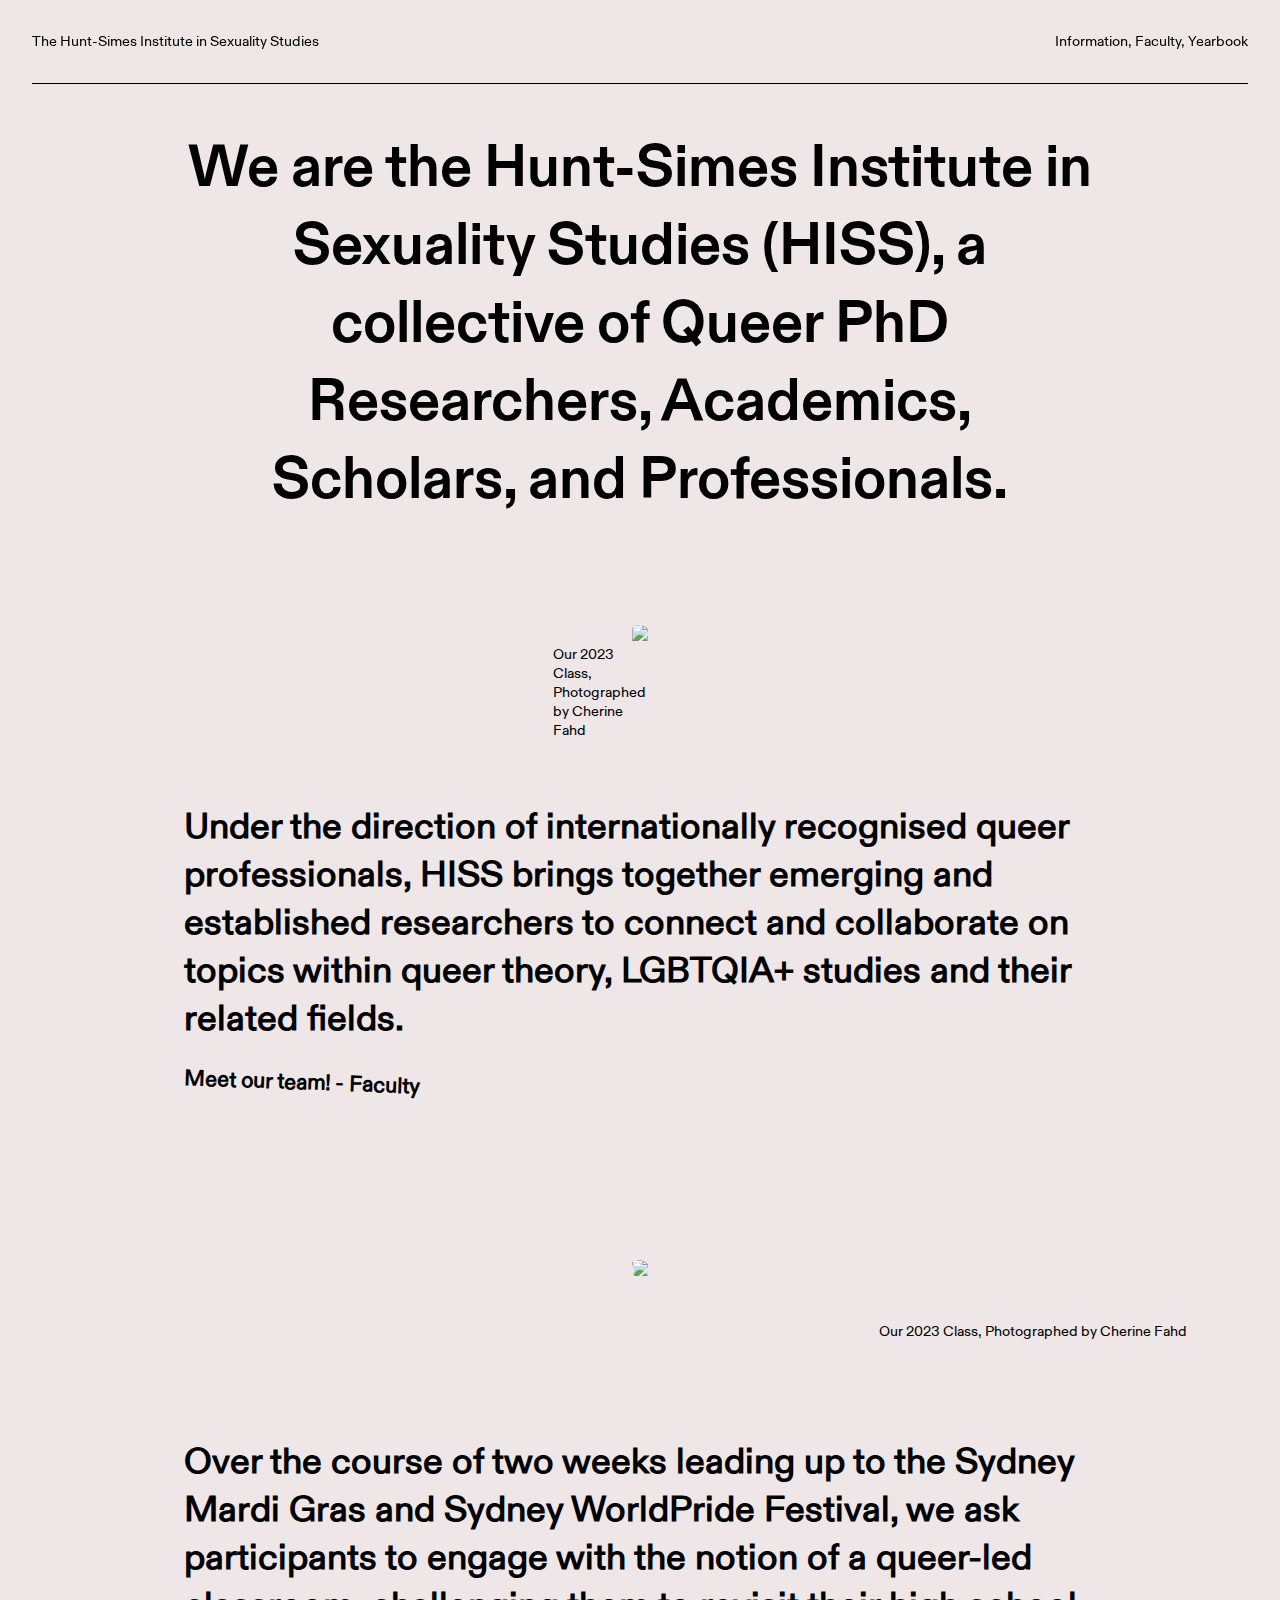
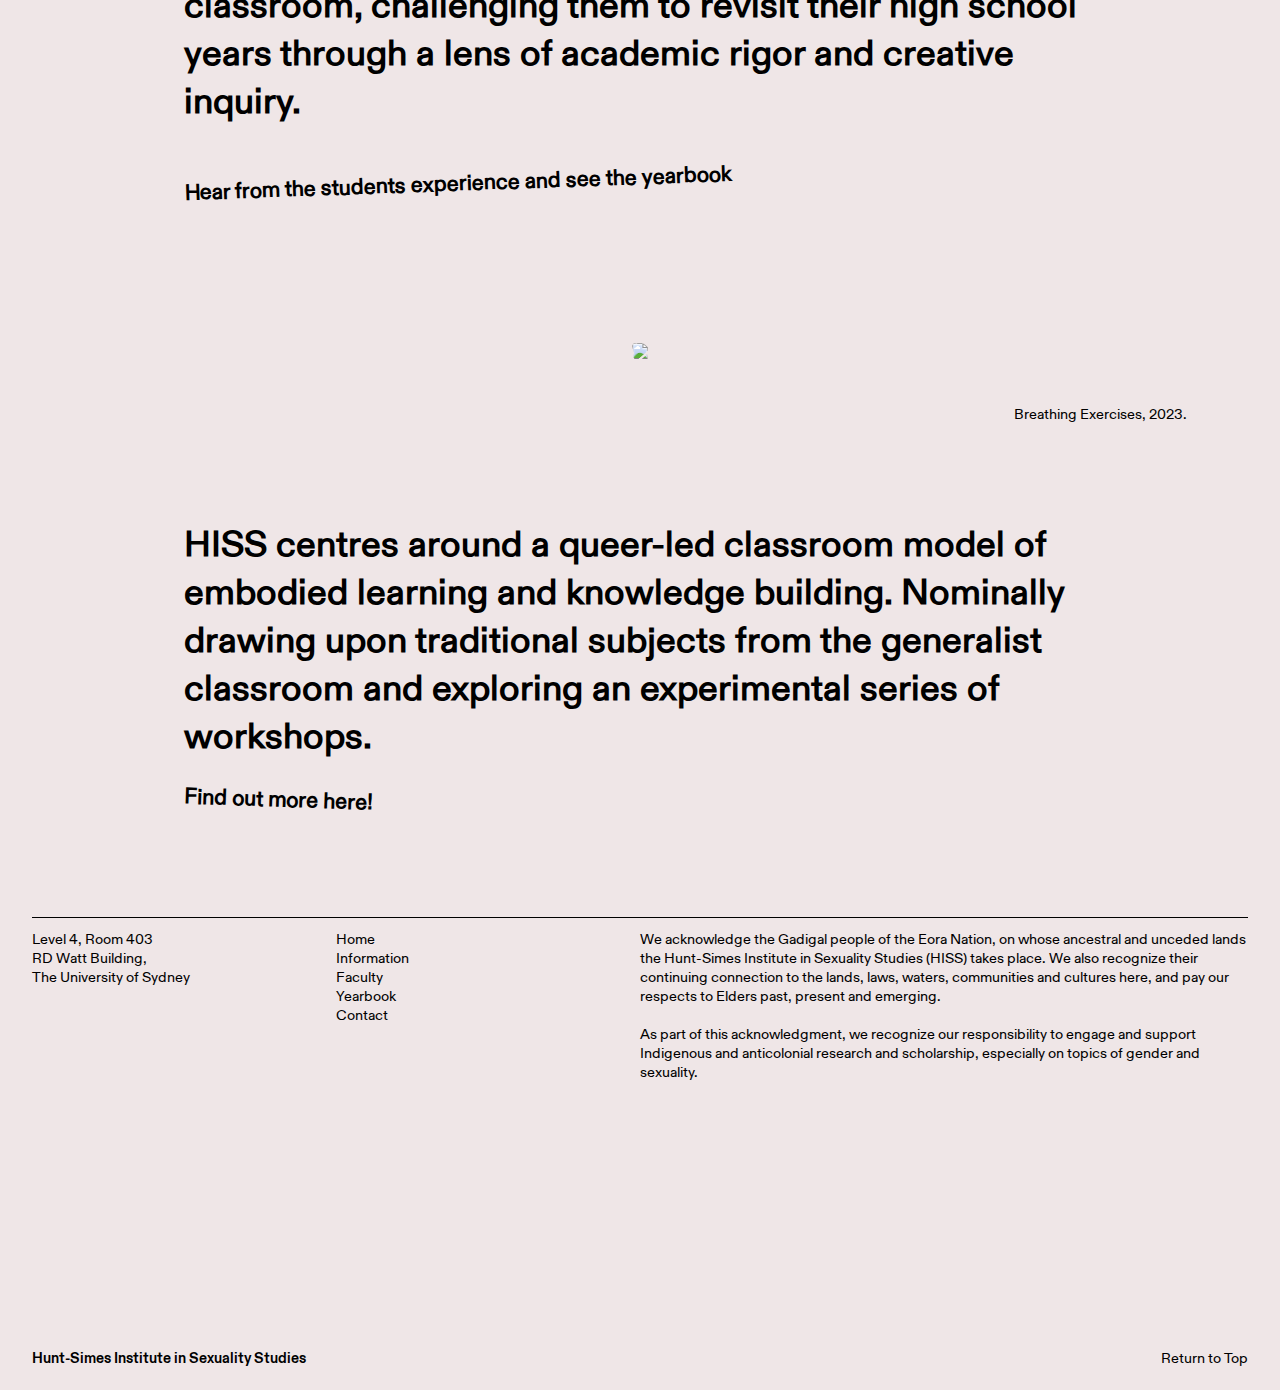
==== commit ae15d663: "Update index.html" ====
--- a/index.html
+++ b/index.html
@@ -25,7 +25,7 @@
     <div class="wrapper">
         <div class="heroImgFrame">
             <div class="heroImgMask">
-                <img src="groupshots/group_hats.jpeg">
+                <img src="groupsh/group_hats.jpeg">
             </div>
             <h7 style="position: absolute; right:15%;"><a href="yearbook.html"> Our 2023 Class, Photographed by Cherine Fahd</a></h7>
         </div>
@@ -40,7 +40,7 @@
     <div class="wrapper">
         <div class="imgFrame2">
             <div class="imgMask2">
-                <img class="imgSize2" src="groupshots/group_normal.jpeg">
+                <img class="imgSize2" src="groupsh/group_normal.jpeg">
             </div>
         </div>
         <h7 style="position: absolute; bottom: 0%; right: 5%;"><a href="yearbook.html"> Our 2023 Class, Photographed by Cherine Fahd</a></h7>
@@ -55,7 +55,7 @@
     <div class="wrapper">
         <div class="imgFrame3">
             <div class="imgMask3">
-                <img class="imgSize3" src="breathing/breathingimg-3.jpeg">
+                <img class="imgSize3" src="breath/breathingimg-3.jpeg">
             </div>
         </div>
         <h7 style="position: absolute; bottom: 0%; right: 5%;"><a href="yearbook.html"> Breathing Exercises, 2023.</a></h7>
@@ -105,7 +105,7 @@
             Hunt-Simes Institute in Sexuality Studies
         </h2>
     </div>
-    <script src="script-2.js"></script>
+    <script src="script.js"></script>
 </body>
 
 </html>
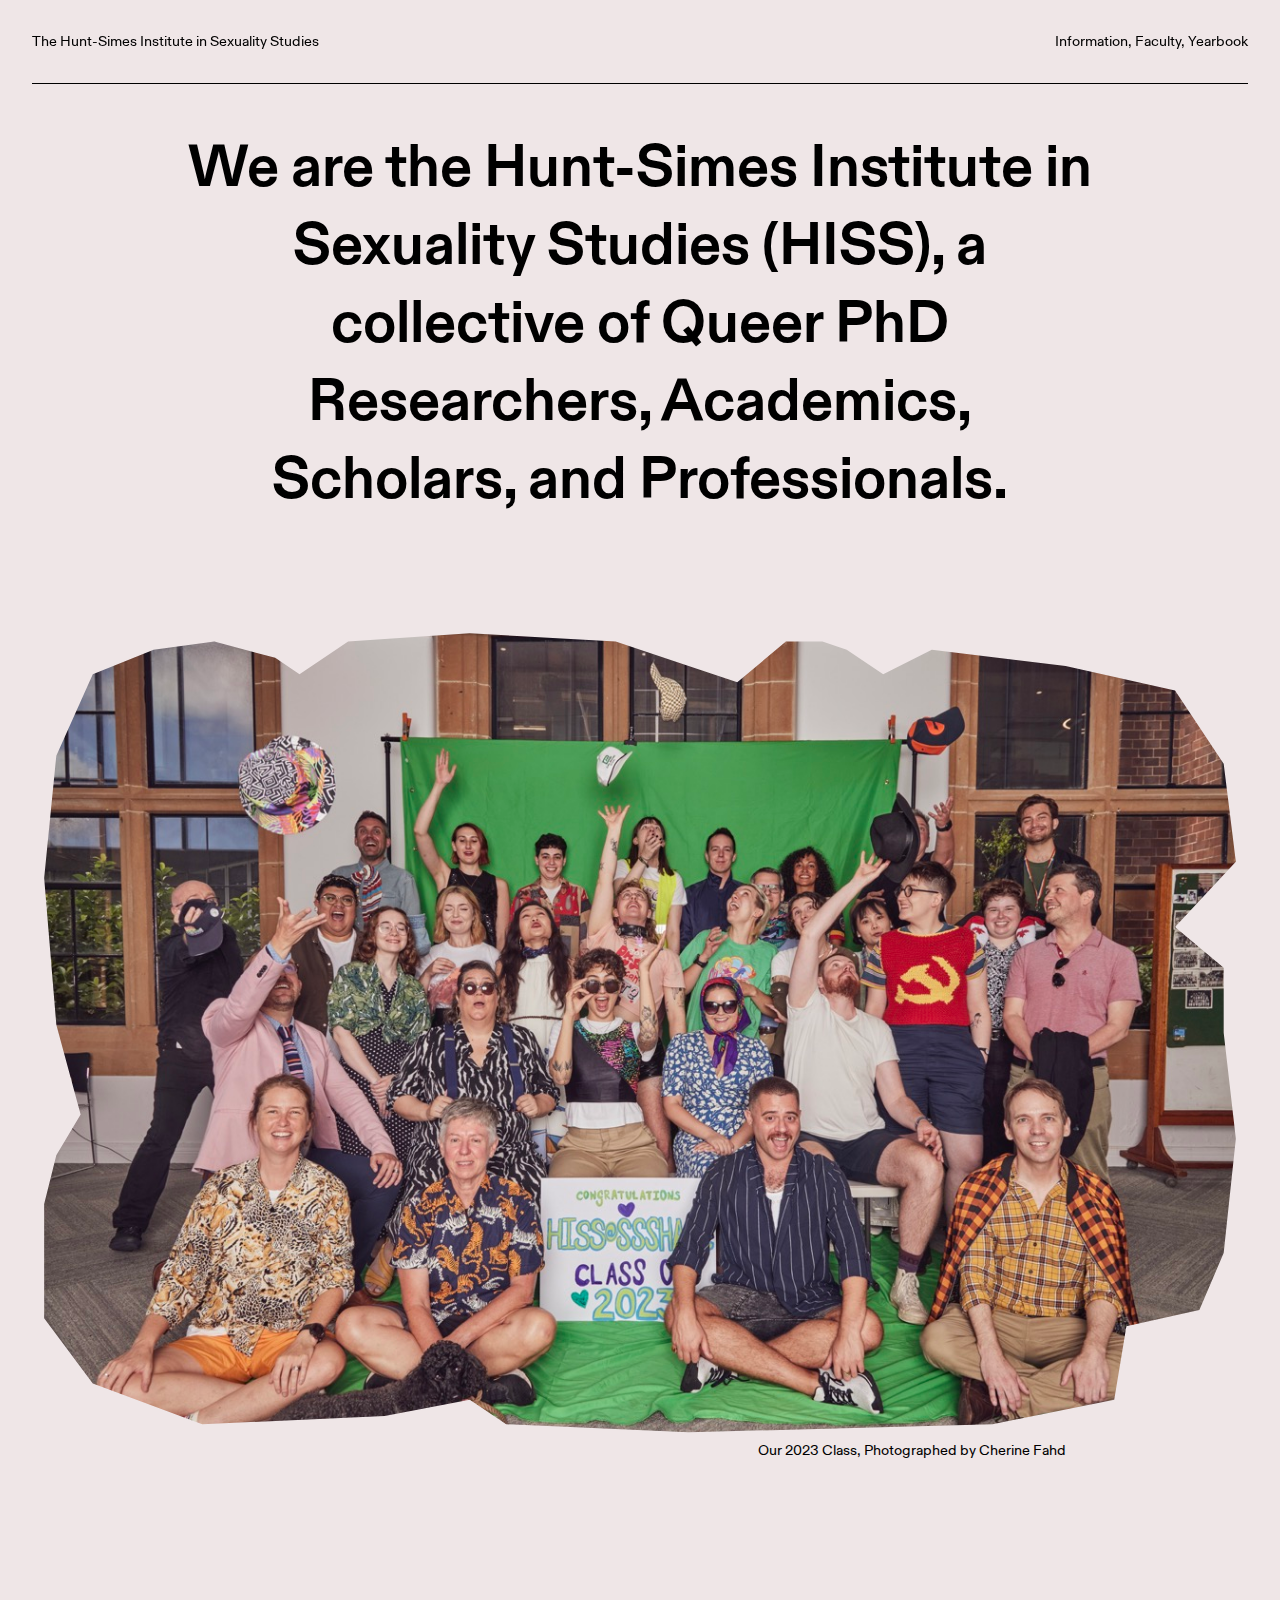
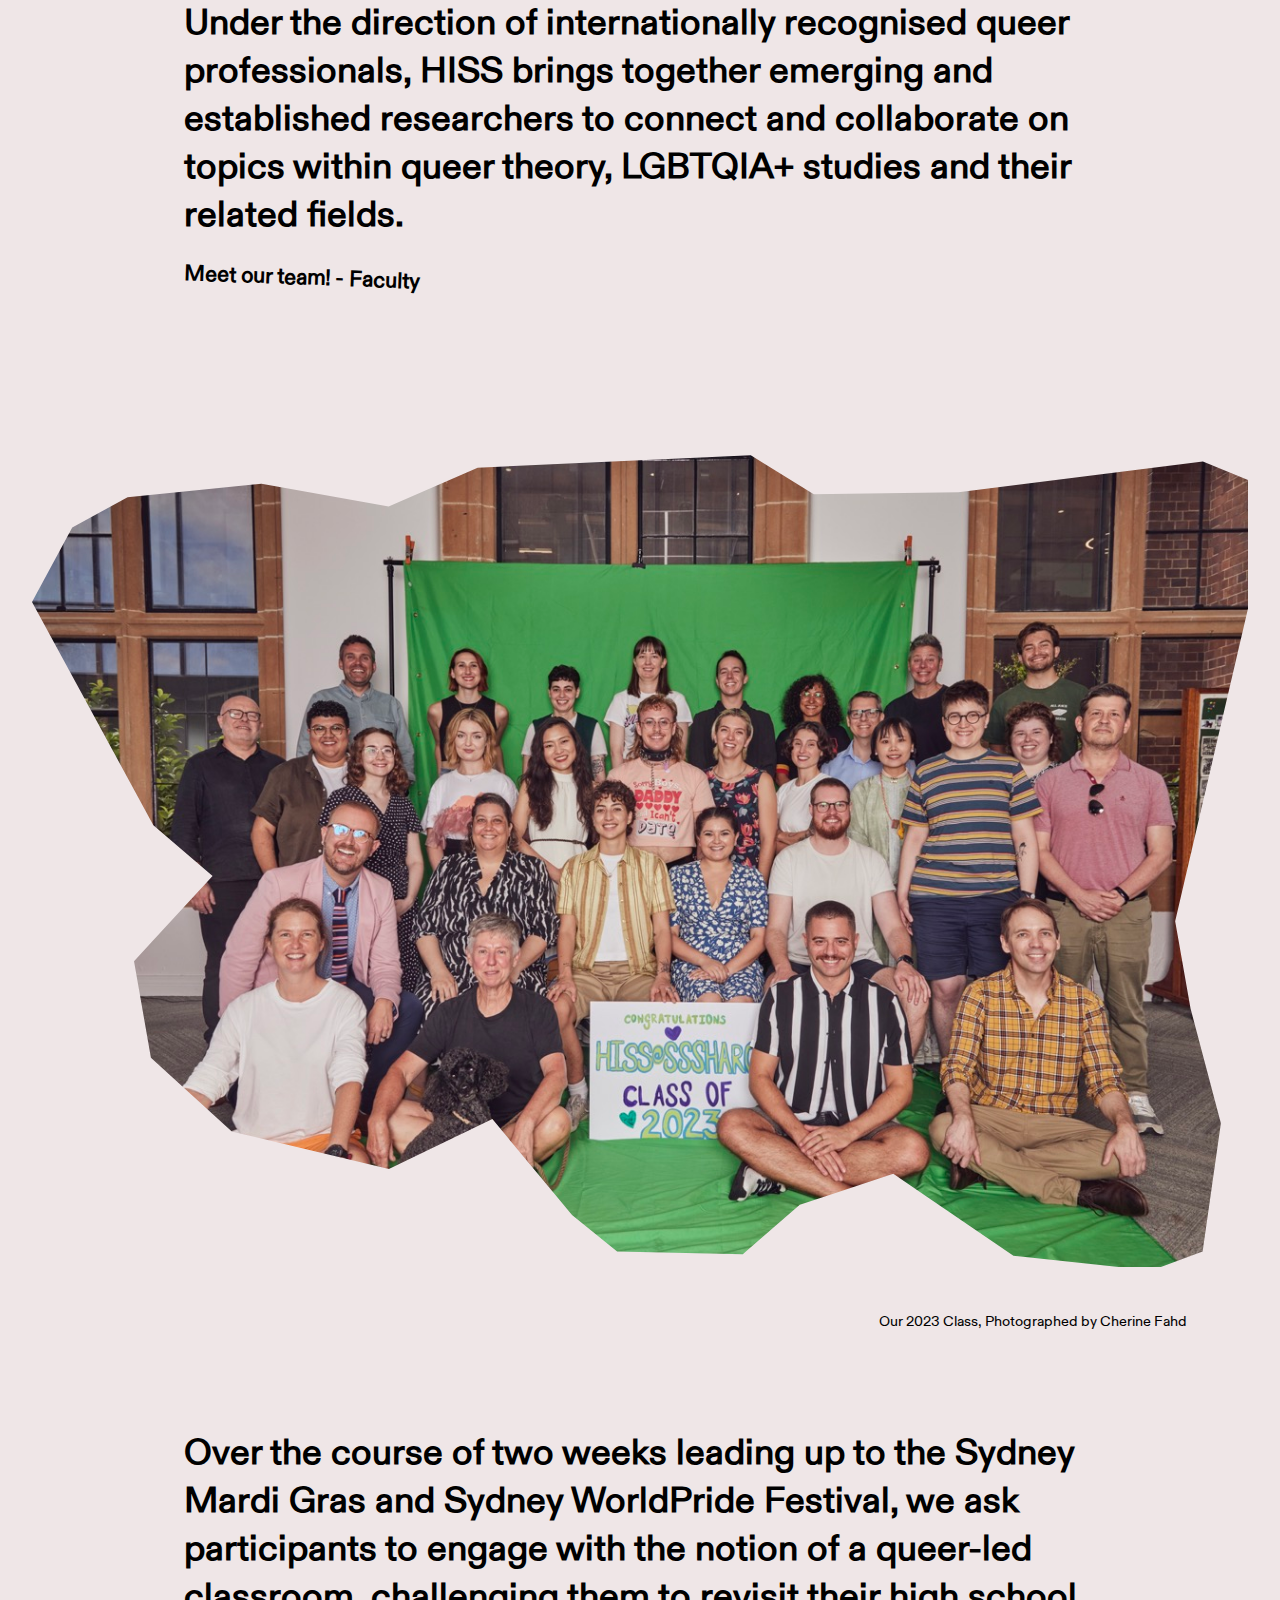
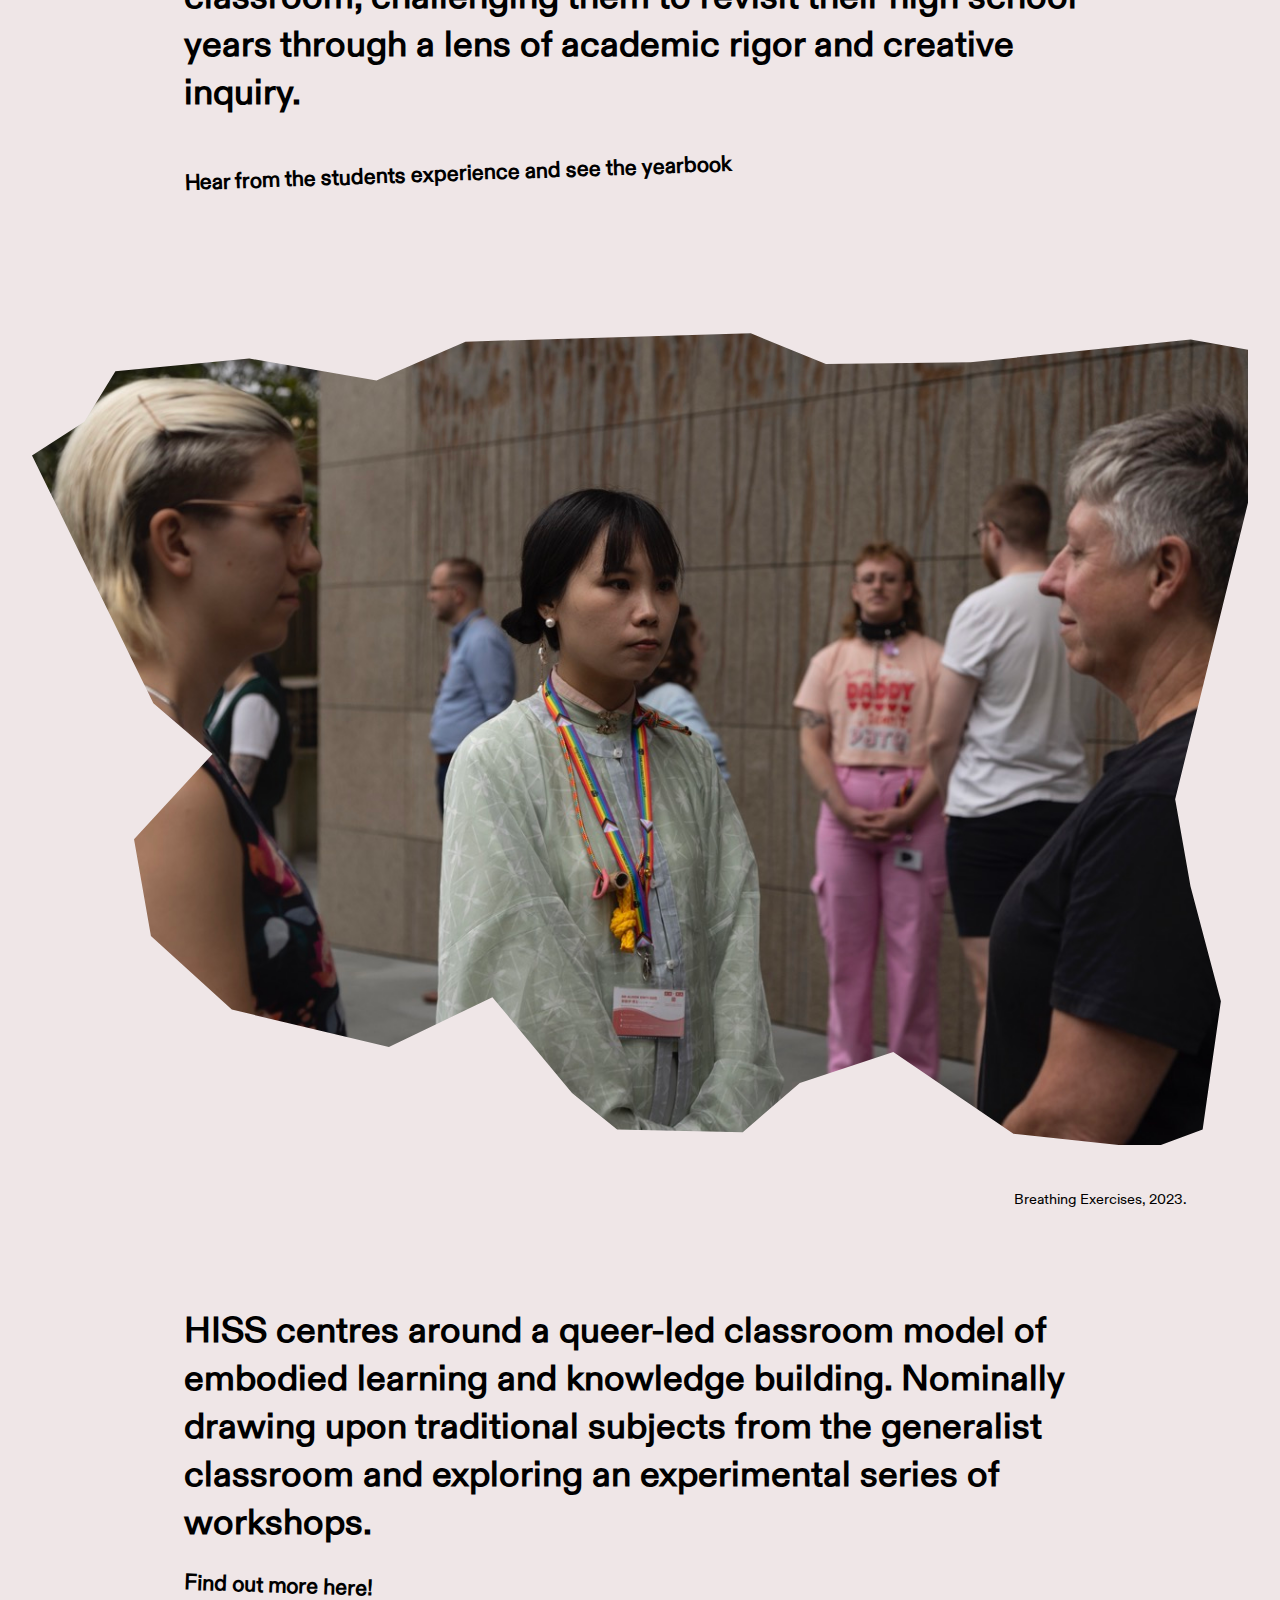
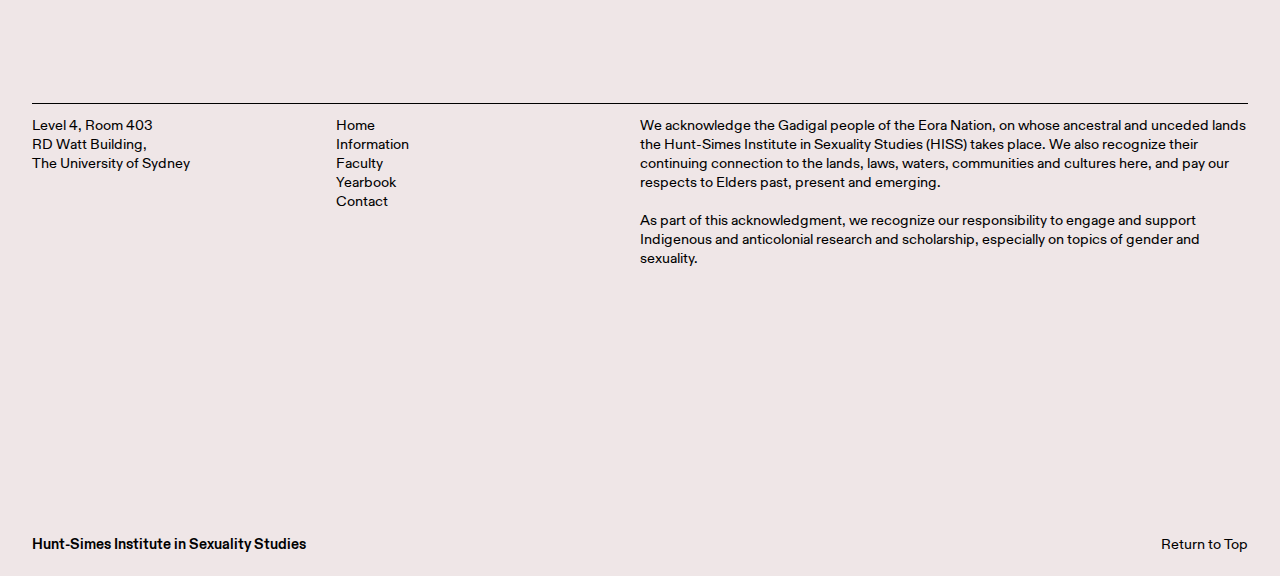
==== commit b9a30de3: "Update index.html" ====
--- a/index.html
+++ b/index.html
@@ -25,7 +25,7 @@
     <div class="wrapper">
         <div class="heroImgFrame">
             <div class="heroImgMask">
-                <img src="groupsh/group_hats.jpeg">
+                <img src="groupshots/group_hats.jpeg">
             </div>
             <h7 style="position: absolute; right:15%;"><a href="yearbook.html"> Our 2023 Class, Photographed by Cherine Fahd</a></h7>
         </div>
@@ -40,7 +40,7 @@
     <div class="wrapper">
         <div class="imgFrame2">
             <div class="imgMask2">
-                <img class="imgSize2" src="groupsh/group_normal.jpeg">
+                <img class="imgSize2" src="groupshots/group_normal.jpeg">
             </div>
         </div>
         <h7 style="position: absolute; bottom: 0%; right: 5%;"><a href="yearbook.html"> Our 2023 Class, Photographed by Cherine Fahd</a></h7>
@@ -55,7 +55,7 @@
     <div class="wrapper">
         <div class="imgFrame3">
             <div class="imgMask3">
-                <img class="imgSize3" src="breath/breathingimg-3.jpeg">
+                <img class="imgSize3" src="breathing/breathingimg-3.jpeg">
             </div>
         </div>
         <h7 style="position: absolute; bottom: 0%; right: 5%;"><a href="yearbook.html"> Breathing Exercises, 2023.</a></h7>
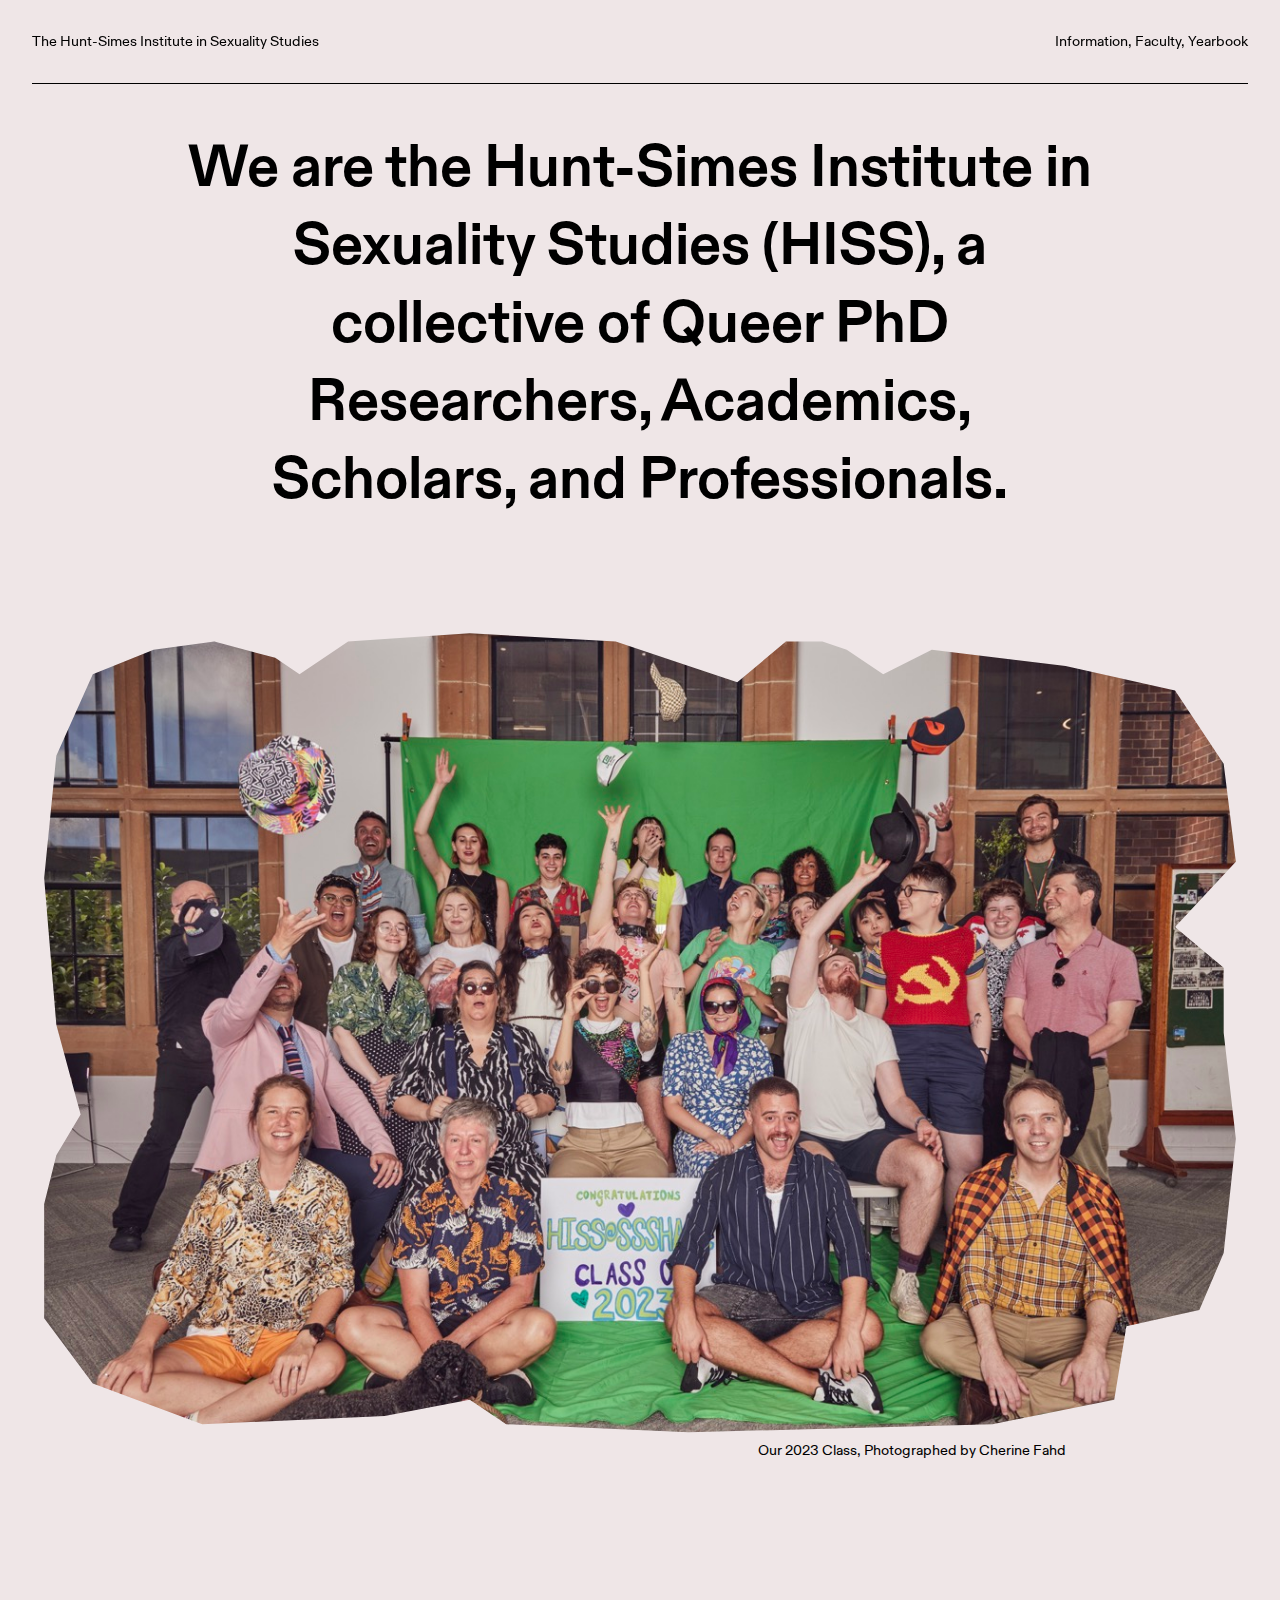
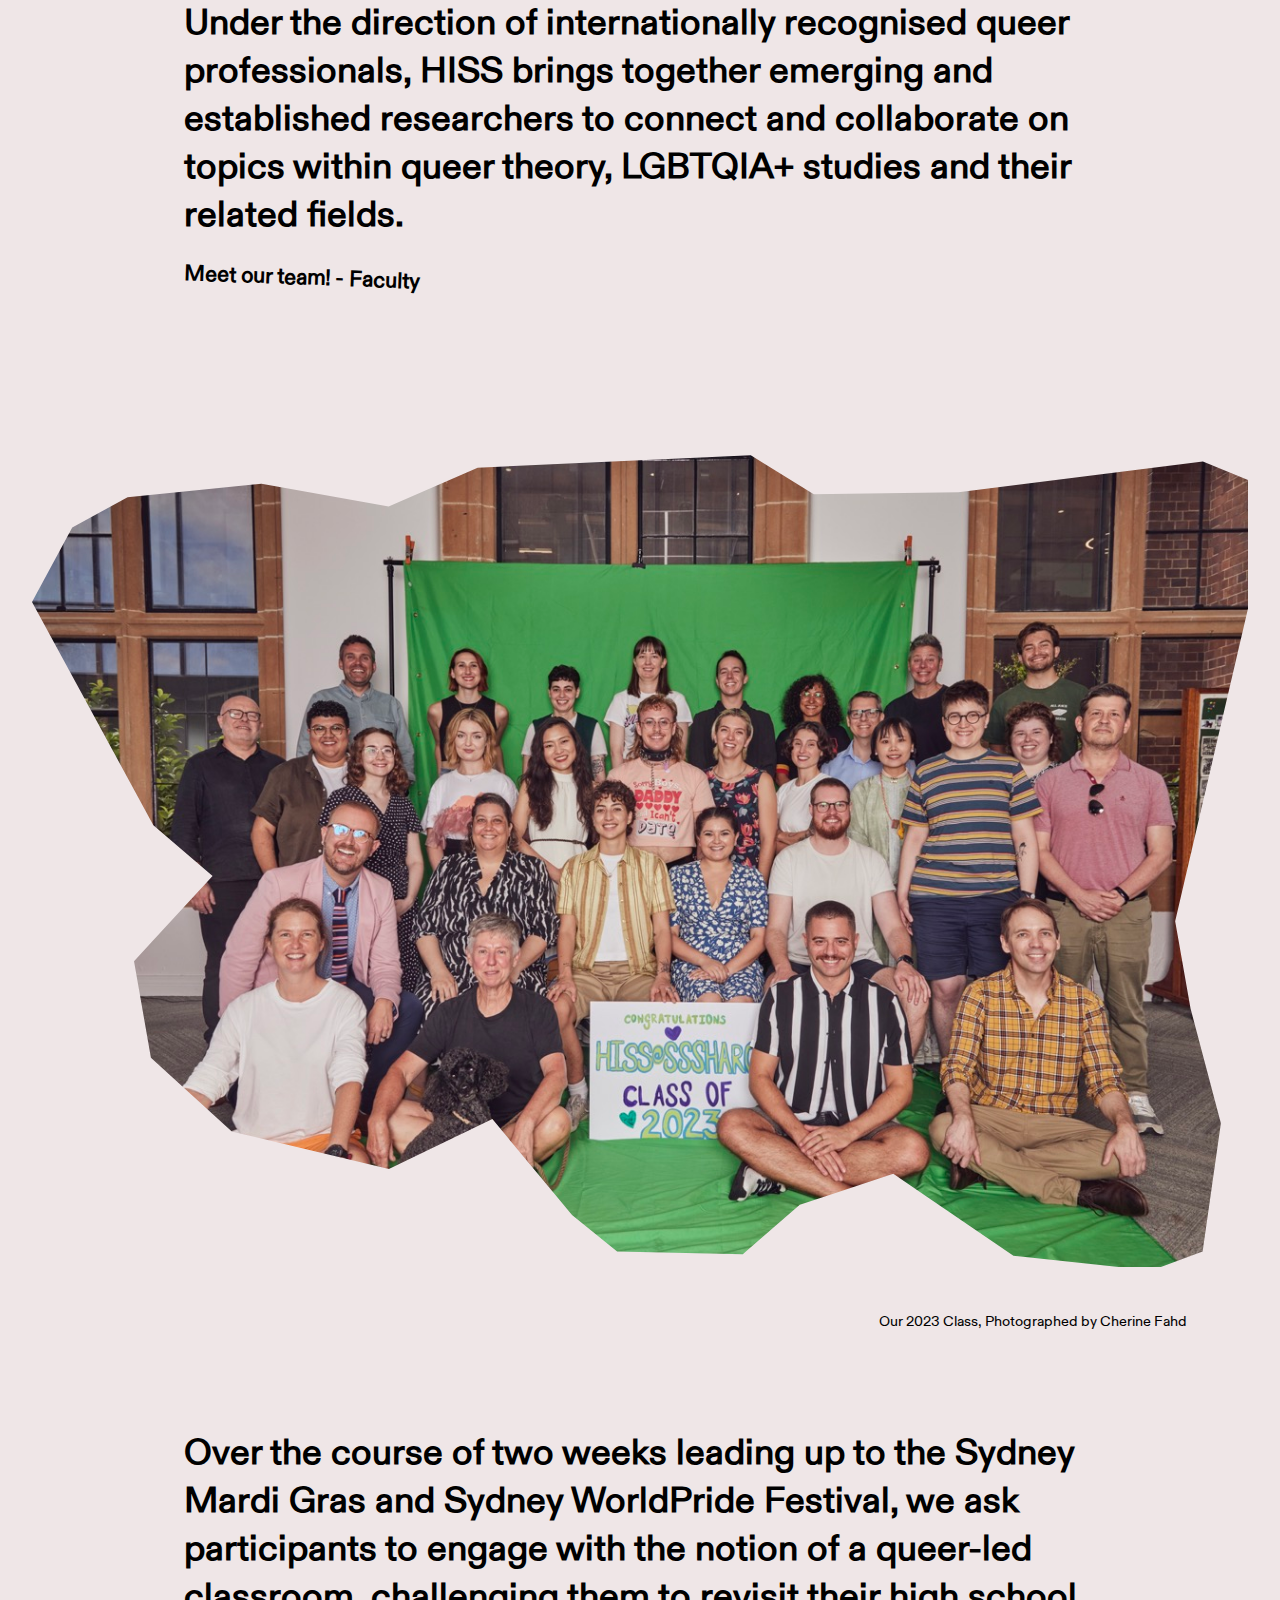
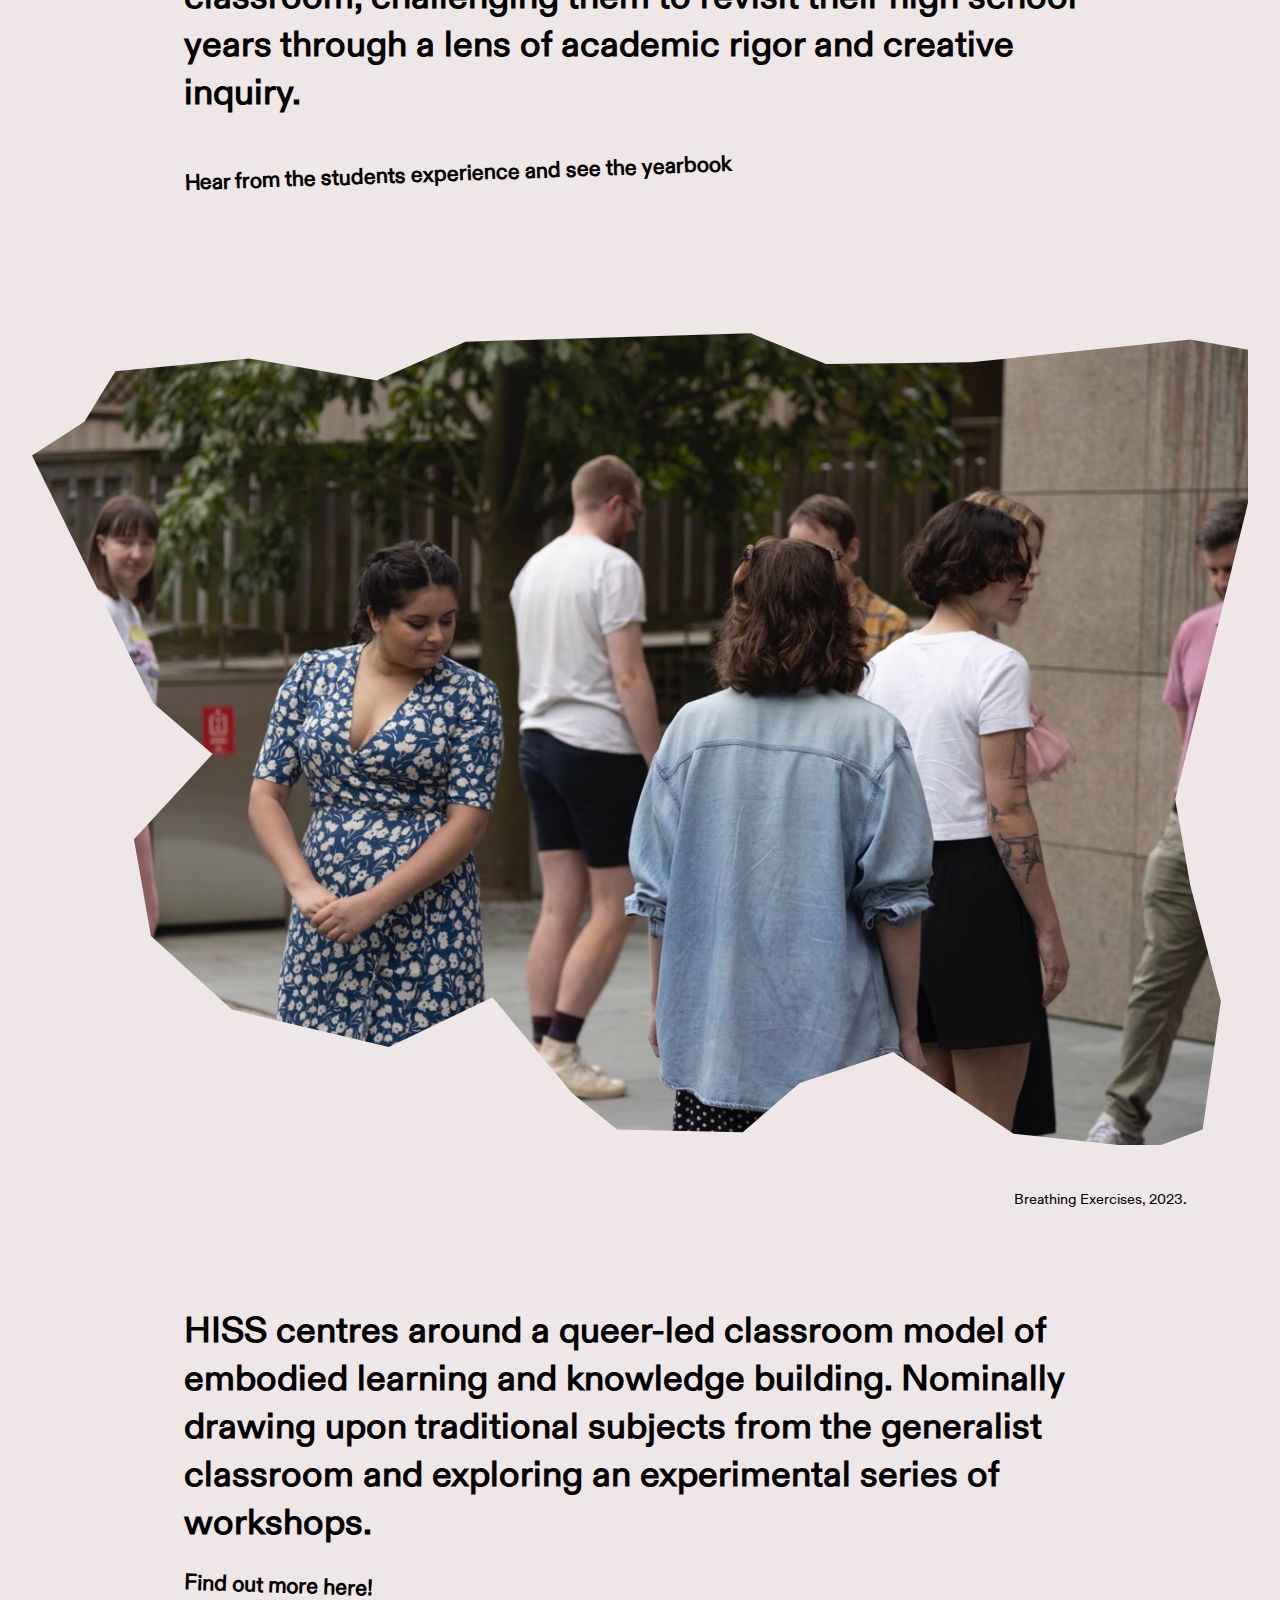
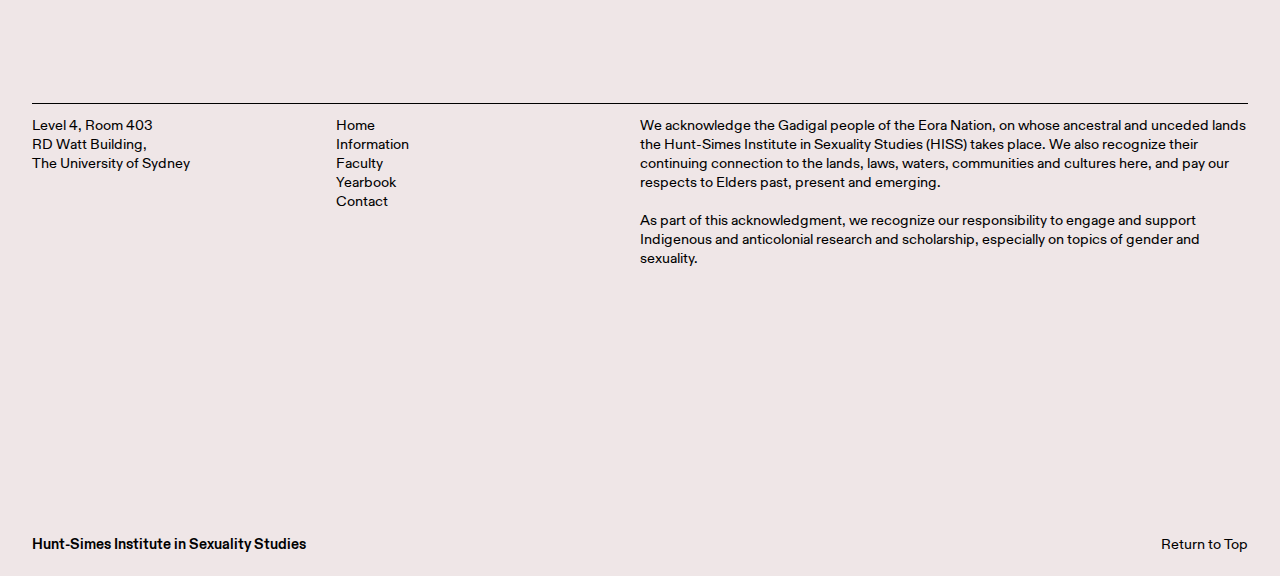
==== commit 887ed702: "Update index.html" ====
--- a/index.html
+++ b/index.html
@@ -25,7 +25,7 @@
     <div class="wrapper">
         <div class="heroImgFrame">
             <div class="heroImgMask">
-                <img src="groupshots/group_hats.jpeg">
+                <img src="groupshots/grouphats.jpeg">
             </div>
             <h7 style="position: absolute; right:15%;"><a href="yearbook.html"> Our 2023 Class, Photographed by Cherine Fahd</a></h7>
         </div>
@@ -40,7 +40,7 @@
     <div class="wrapper">
         <div class="imgFrame2">
             <div class="imgMask2">
-                <img class="imgSize2" src="groupshots/group_normal.jpeg">
+                <img class="imgSize2" src="groupshots/groupnormal.jpeg">
             </div>
         </div>
         <h7 style="position: absolute; bottom: 0%; right: 5%;"><a href="yearbook.html"> Our 2023 Class, Photographed by Cherine Fahd</a></h7>
@@ -55,7 +55,7 @@
     <div class="wrapper">
         <div class="imgFrame3">
             <div class="imgMask3">
-                <img class="imgSize3" src="breathing/breathingimg-3.jpeg">
+                <img class="imgSize3" src="breathing/breathingimg.jpeg">
             </div>
         </div>
         <h7 style="position: absolute; bottom: 0%; right: 5%;"><a href="yearbook.html"> Breathing Exercises, 2023.</a></h7>
